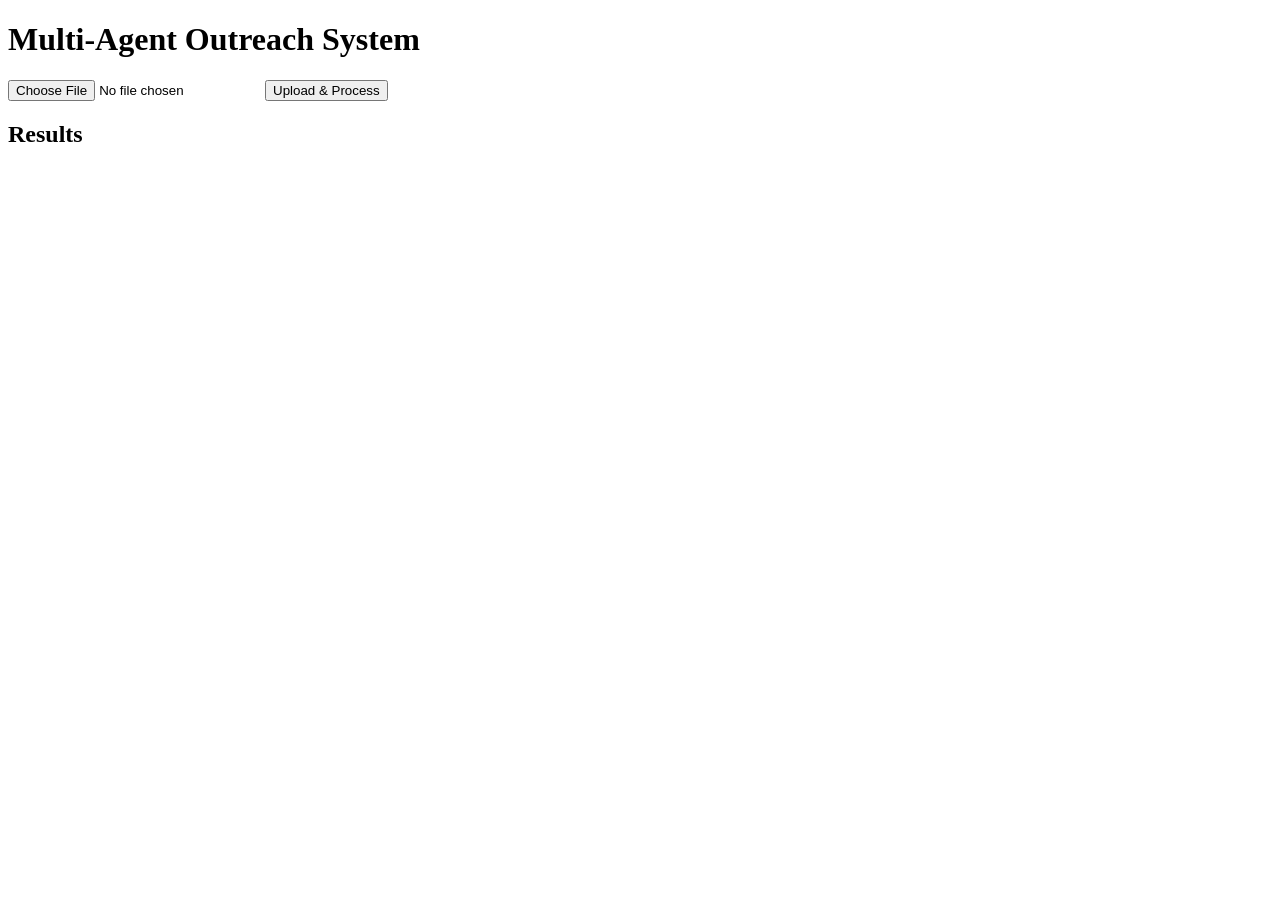
==== frontend/index.html @ 4004dbbf "add basic frontend by html" ====
<!DOCTYPE html>
<html lang="en">
<head>
    <meta charset="UTF-8">
    <title>AI Outreach System</title>
    <link rel="stylesheet" href="styles.css">
</head>
<body>

    <div class="container">
        <h1>Multi-Agent Outreach System</h1>

        <input type="file" id="fileInput" accept=".xlsx,.xls" />
        <button onclick="uploadFile()">Upload & Process</button>

        <div id="status"></div>

        <h2>Results</h2>
        <pre id="output"></pre>
    </div>

    <script src="script.js"></script>
</body>
</html>
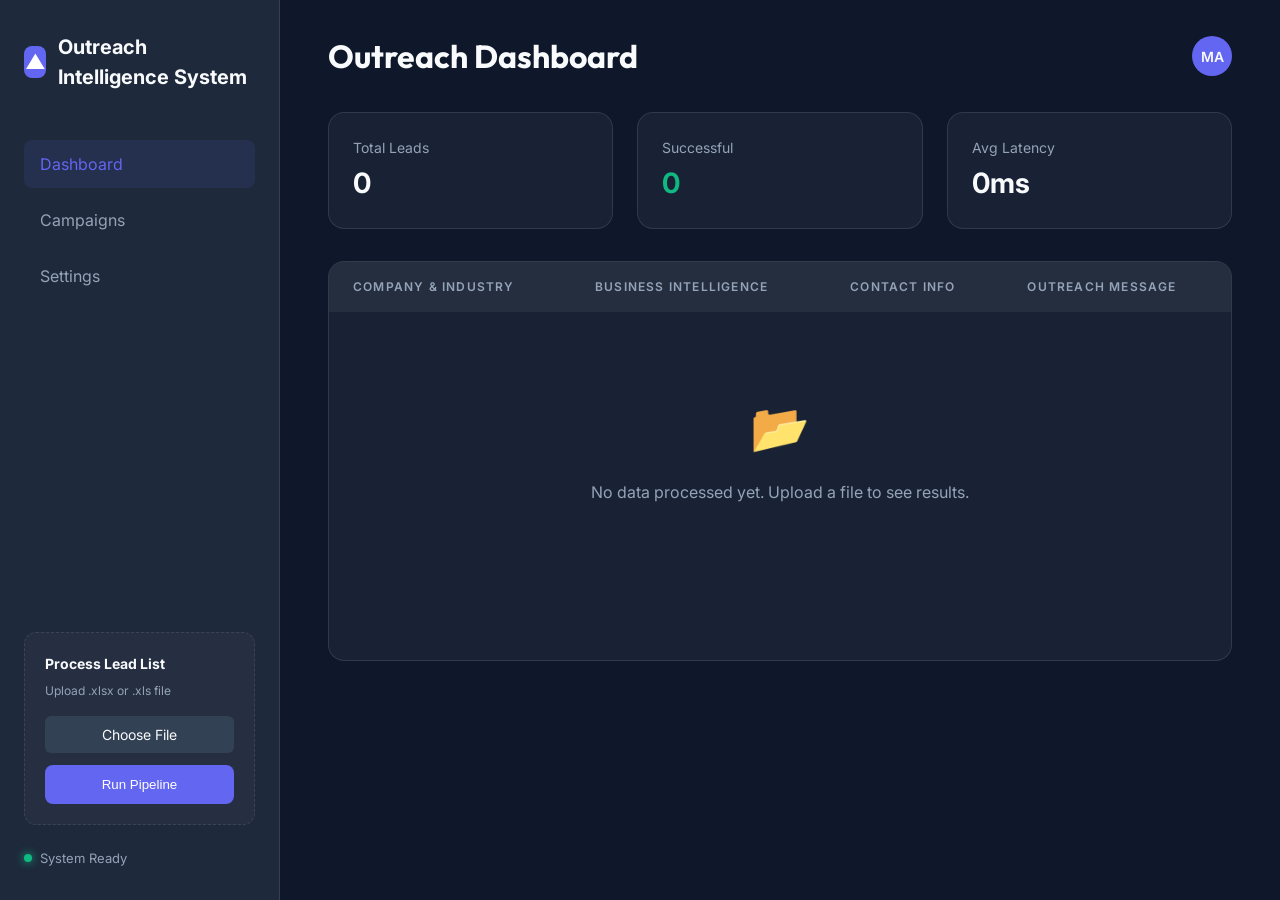
==== commit 11b27745: "update the frontend with better UI design" ====
--- a/frontend/index.html
+++ b/frontend/index.html
@@ -2,21 +2,89 @@
 <html lang="en">
 <head>
     <meta charset="UTF-8">
-    <title>AI Outreach System</title>
-    <link rel="stylesheet" href="styles.css">
+    <meta name="viewport" content="width=device-width, initial-scale=1.0">
+    <title>Outreach Intelligence | Dashboard</title>
+    <link rel="preconnect" href="https://fonts.googleapis.com">
+    <link rel="preconnect" href="https://fonts.gstatic.com" crossorigin>
+    <link href="https://fonts.googleapis.com/css2?family=Inter:wght@300;400;500;600;700&family=Outfit:wght@400;600&display=swap" rel="stylesheet">
+    <link rel="stylesheet" href="style.css">
 </head>
 <body>
+    <div class="app-container">
+        <!-- Sidebar -->
+        <aside class="sidebar">
+            <div class="logo">
+                <div class="logo-icon">▲</div>
+                <span>Outreach Intelligence System</span>
+            </div>
+            <nav class="nav">
+                <a href="#" class="nav-item active">Dashboard</a>
+                <a href="#" class="nav-item">Campaigns</a>
+                <a href="#" class="nav-item">Settings</a>
+            </nav>
+            <div class="upload-section">
+                <h3>Process Lead List</h3>
+                <p>Upload .xlsx or .xls file</p>
+                <label class="file-label">
+                    <input type="file" id="fileInput" accept=".xlsx,.xls" />
+                    <span>Choose File</span>
+                </label>
+                <button id="uploadBtn" onclick="uploadFile()">Run Pipeline</button>
+            </div>
+            <div id="statusIndicator" class="status-indicator">
+                <div class="status-dot"></div>
+                <span id="statusText">System Ready</span>
+            </div>
+        </aside>
 
-    <div class="container">
-        <h1>Multi-Agent Outreach System</h1>
+        <!-- Main Content -->
+        <main class="main-content">
+            <header class="top-bar">
+                <h1>Outreach Dashboard</h1>
+                <div class="user-profile">
+                    <div class="avatar">MA</div>
+                </div>
+            </header>
 
-        <input type="file" id="fileInput" accept=".xlsx,.xls" />
-        <button onclick="uploadFile()">Upload & Process</button>
+            <section class="stats-grid">
+                <div class="stat-card">
+                    <span class="stat-label">Total Leads</span>
+                    <span id="statTotal" class="stat-value">0</span>
+                </div>
+                <div class="stat-card">
+                    <span class="stat-label">Successful</span>
+                    <span id="statSuccess" class="stat-value text-success">0</span>
+                </div>
+                <div class="stat-card">
+                    <span class="stat-label">Avg Latency</span>
+                    <span id="statLatency" class="stat-value">0ms</span>
+                </div>
+            </section>
 
-        <div id="status"></div>
-
-        <h2>Results</h2>
-        <pre id="output"></pre>
+            <section class="results-table-container">
+                <table id="resultsTable">
+                    <thead>
+                        <tr>
+                            <th>Company & Industry</th>
+                            <th>Business Intelligence</th>
+                            <th>Contact Info</th>
+                            <th>Outreach Message</th>
+                        </tr>
+                    </thead>
+                    <tbody id="resultsBody">
+                        <!-- Dynamic rows here -->
+                    </tbody>
+                </table>
+                <div id="emptyState" class="empty-state">
+                    <div class="empty-icon">📂</div>
+                    <p>No data processed yet. Upload a file to see results.</p>
+                </div>
+                <div id="loader" class="loader hidden">
+                    <div class="spinner"></div>
+                    <p>Analyzing leads...</p>
+                </div>
+            </section>
+        </main>
     </div>
 
     <script src="script.js"></script>
--- a/frontend/style.css
+++ b/frontend/style.css
@@ -0,0 +1,380 @@
+:root {
+    --bg-main: #0f172a;
+    --bg-card: rgba(30, 41, 59, 0.7);
+    --accent: #6366f1;
+    --accent-hover: #4f46e5;
+    --text-main: #f8fafc;
+    --text-muted: #94a3b8;
+    --success: #10b981;
+    --warning: #f59e0b;
+    --error: #ef4444;
+    --border: rgba(255, 255, 255, 0.1);
+}
+
+* {
+    box-sizing: border-box;
+    margin: 0;
+    padding: 0;
+}
+
+body {
+    font-family: 'Inter', sans-serif;
+    background-color: var(--bg-main);
+    color: var(--text-main);
+    line-height: 1.5;
+    overflow-x: hidden;
+}
+
+h1, .outfit {
+    font-family: 'Outfit', sans-serif;
+}
+
+/* Layout */
+.app-container {
+    display: flex;
+    min-height: 100vh;
+}
+
+.sidebar {
+    width: 280px;
+    background: #1e293b;
+    border-right: 1px solid var(--border);
+    padding: 32px 24px;
+    display: flex;
+    flex-direction: column;
+    position: fixed;
+    height: 100vh;
+}
+
+.main-content {
+    flex: 1;
+    margin-left: 280px;
+    padding: 32px 48px;
+    max-width: calc(100vw - 280px);
+}
+
+/* Sidebar Elements */
+.logo {
+    display: flex;
+    align-items: center;
+    gap: 12px;
+    font-weight: 700;
+    font-size: 20px;
+    margin-bottom: 48px;
+}
+
+.logo-icon {
+    background: var(--accent);
+    color: white;
+    width: 32px;
+    height: 32px;
+    display: flex;
+    align-items: center;
+    justify-content: center;
+    border-radius: 8px;
+}
+
+.nav {
+    display: flex;
+    flex-direction: column;
+    gap: 8px;
+    margin-bottom: auto;
+}
+
+.nav-item {
+    padding: 12px 16px;
+    border-radius: 8px;
+    text-decoration: none;
+    color: var(--text-muted);
+    transition: all 0.2s;
+}
+
+.nav-item.active, .nav-item:hover {
+    background: rgba(99, 102, 241, 0.1);
+    color: var(--accent);
+}
+
+.upload-section {
+    background: rgba(255, 255, 255, 0.03);
+    border-radius: 12px;
+    padding: 20px;
+    margin-top: 32px;
+    border: 1px dashed var(--border);
+}
+
+.upload-section h3 {
+    font-size: 14px;
+    margin-bottom: 8px;
+}
+
+.upload-section p {
+    font-size: 12px;
+    color: var(--text-muted);
+    margin-bottom: 16px;
+}
+
+.file-label {
+    display: block;
+    background: #334155;
+    padding: 8px;
+    border-radius: 6px;
+    text-align: center;
+    cursor: pointer;
+    font-size: 14px;
+    margin-bottom: 12px;
+}
+
+.file-label input {
+    display: none;
+}
+
+#uploadBtn {
+    width: 100%;
+    padding: 12px;
+    background: var(--accent);
+    color: white;
+    border: none;
+    border-radius: 8px;
+    font-weight: 500;
+    cursor: pointer;
+    transition: background 0.2s;
+}
+
+#uploadBtn:hover {
+    background: var(--accent-hover);
+}
+
+.status-indicator {
+    margin-top: 24px;
+    display: flex;
+    align-items: center;
+    gap: 8px;
+    font-size: 13px;
+    color: var(--text-muted);
+}
+
+.status-dot {
+    width: 8px;
+    height: 8px;
+    background: var(--success);
+    border-radius: 50%;
+    box-shadow: 0 0 10px var(--success);
+}
+
+.status-indicator.loading .status-dot {
+    background: var(--warning);
+    box-shadow: 0 0 10px var(--warning);
+    animation: pulse 1.5s infinite;
+}
+
+/* Main Top Bar */
+.top-bar {
+    display: flex;
+    justify-content: space-between;
+    align-items: center;
+    margin-bottom: 32px;
+}
+
+.avatar {
+    width: 40px;
+    height: 40px;
+    background: var(--accent);
+    border-radius: 50%;
+    display: flex;
+    align-items: center;
+    justify-content: center;
+    font-weight: 600;
+    font-size: 14px;
+}
+
+/* Stats */
+.stats-grid {
+    display: grid;
+    grid-template-columns: repeat(3, 1fr);
+    gap: 24px;
+    margin-bottom: 32px;
+}
+
+.stat-card {
+    background: var(--bg-card);
+    backdrop-filter: blur(12px);
+    border: 1px solid var(--border);
+    padding: 24px;
+    border-radius: 16px;
+    display: flex;
+    flex-direction: column;
+}
+
+.stat-label {
+    color: var(--text-muted);
+    font-size: 14px;
+    margin-bottom: 4px;
+}
+
+.stat-value {
+    font-size: 28px;
+    font-weight: 700;
+}
+
+.text-success { color: var(--success); }
+
+/* Table Section */
+.results-table-container {
+    background: var(--bg-card);
+    backdrop-filter: blur(12px);
+    border: 1px solid var(--border);
+    border-radius: 16px;
+    overflow: hidden;
+    position: relative;
+    min-height: 400px;
+}
+
+table {
+    width: 100%;
+    border-collapse: collapse;
+    text-align: left;
+}
+
+th {
+    padding: 16px 24px;
+    background: rgba(255, 255, 255, 0.05);
+    color: var(--text-muted);
+    font-size: 12px;
+    text-transform: uppercase;
+    letter-spacing: 0.1em;
+    font-weight: 600;
+}
+
+td {
+    padding: 20px 24px;
+    border-top: 1px solid var(--border);
+    vertical-align: top;
+}
+
+/* Row Components */
+.company-cell {
+    max-width: 250px;
+}
+
+.company-name {
+    display: block;
+    font-weight: 600;
+    font-size: 15px;
+    margin-bottom: 4px;
+}
+
+.industry-tag {
+    font-size: 12px;
+    color: var(--accent);
+    background: rgba(99, 102, 241, 0.1);
+    padding: 2px 8px;
+    border-radius: 4px;
+}
+
+.intel-cell {
+    max-width: 400px;
+}
+
+.intel-desc {
+    font-size: 14px;
+    color: var(--text-muted);
+    margin-bottom: 12px;
+    display: -webkit-box;
+    -webkit-line-clamp: 2;
+    line-clamp: 2;
+    -webkit-box-orient: vertical;
+    overflow: hidden;
+}
+
+.intel-badges {
+    display: flex;
+    flex-wrap: wrap;
+    gap: 8px;
+}
+
+.badge {
+    font-size: 11px;
+    padding: 4px 8px;
+    border-radius: 6px;
+    background: #334155;
+}
+
+.contact-cell {
+    min-width: 200px;
+}
+
+.contact-item {
+    display: flex;
+    align-items: center;
+    gap: 10px;
+    margin-bottom: 8px;
+    font-size: 13px;
+}
+
+.contact-icon {
+    color: var(--accent);
+}
+
+.source-link {
+    font-size: 11px;
+    color: var(--accent);
+    text-decoration: none;
+    opacity: 0.7;
+}
+
+.source-link:hover { opacity: 1; }
+
+.outreach-cell {
+    max-width: 350px;
+}
+
+.message-box {
+    background: #0f172a;
+    padding: 12px;
+    border-radius: 8px;
+    font-size: 13px;
+    color: #cbd5e1;
+    position: relative;
+}
+
+.copy-btn {
+    position: absolute;
+    top: 8px;
+    right: 8px;
+    background: transparent;
+    border: none;
+    color: var(--text-muted);
+    cursor: pointer;
+    font-size: 12px;
+}
+
+.copy-btn:hover { color: var(--accent); }
+
+/* Animation / States */
+.hidden { display: none; }
+
+.empty-state {
+    padding: 80px;
+    text-align: center;
+    color: var(--text-muted);
+}
+
+.empty-icon { font-size: 48px; margin-bottom: 16px; }
+
+.loader {
+    padding: 80px;
+    text-align: center;
+}
+
+.spinner {
+    width: 40px;
+    height: 40px;
+    border: 3px solid rgba(99, 102, 241, 0.1);
+    border-top-color: var(--accent);
+    border-radius: 50%;
+    margin: 0 auto 16px;
+    animation: spin 1s linear infinite;
+}
+
+@keyframes spin { to { transform: rotate(360deg); } }
+@keyframes pulse { 0% { opacity: 1; } 50% { opacity: 0.5; } 100% { opacity: 1; } }
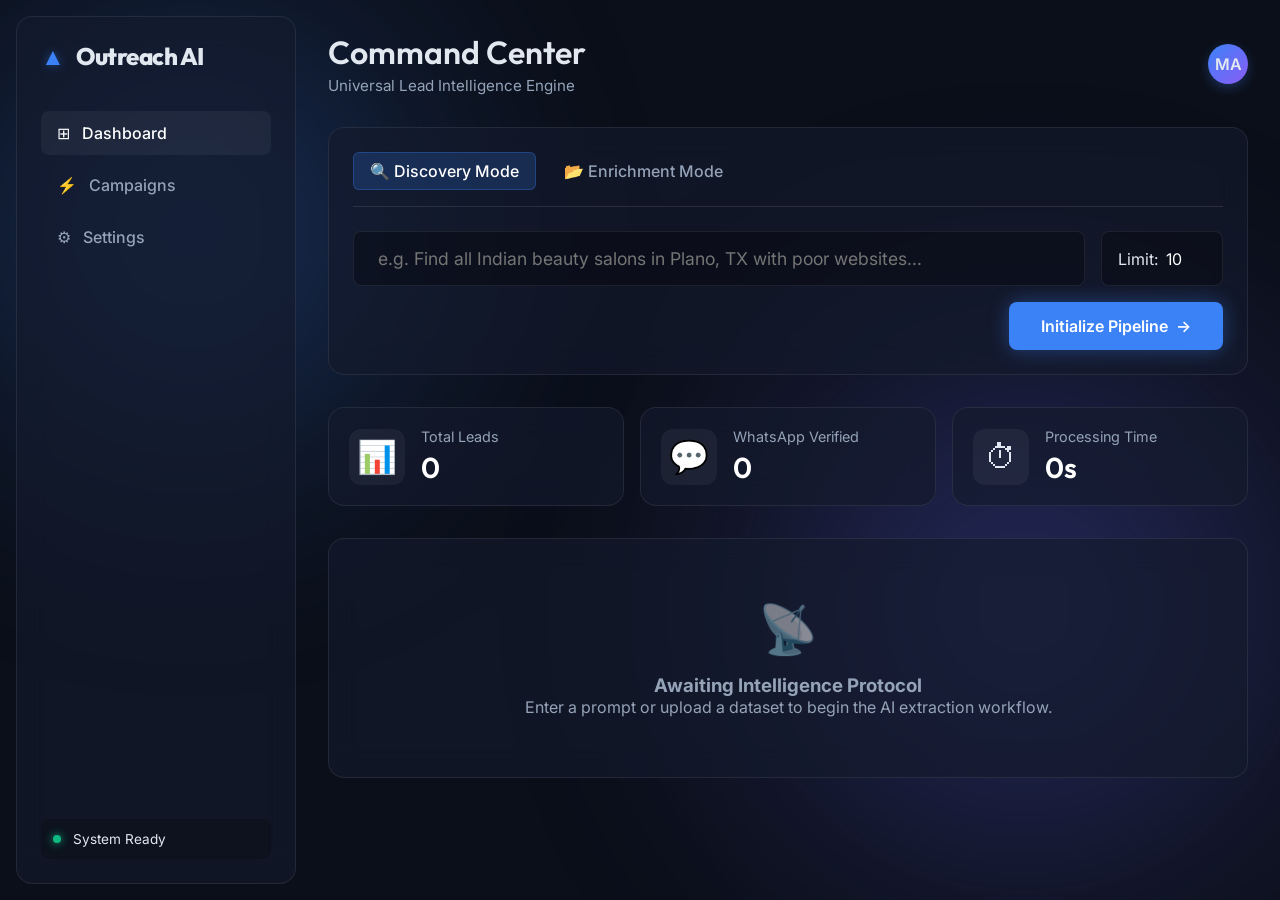
==== commit 759b5c86: "updated the repo for the final stage" ====
--- a/frontend/index.html
+++ b/frontend/index.html
@@ -3,90 +3,138 @@
 <head>
     <meta charset="UTF-8">
     <meta name="viewport" content="width=device-width, initial-scale=1.0">
-    <title>Outreach Intelligence | Dashboard</title>
+    <title>Outreach Intelligence | Operations Command</title>
     <link rel="preconnect" href="https://fonts.googleapis.com">
     <link rel="preconnect" href="https://fonts.gstatic.com" crossorigin>
-    <link href="https://fonts.googleapis.com/css2?family=Inter:wght@300;400;500;600;700&family=Outfit:wght@400;600&display=swap" rel="stylesheet">
+    <link href="https://fonts.googleapis.com/css2?family=Inter:wght@300;400;500;600;700&family=Outfit:wght@400;600;800&display=swap" rel="stylesheet">
     <link rel="stylesheet" href="style.css">
 </head>
 <body>
+    <!-- Background Elements -->
+    <div class="bg-glow blob-1"></div>
+    <div class="bg-glow blob-2"></div>
+    
     <div class="app-container">
         <!-- Sidebar -->
-        <aside class="sidebar">
+        <aside class="sidebar glass-panel">
             <div class="logo">
                 <div class="logo-icon">▲</div>
-                <span>Outreach Intelligence System</span>
+                <span>Outreach AI</span>
             </div>
             <nav class="nav">
-                <a href="#" class="nav-item active">Dashboard</a>
-                <a href="#" class="nav-item">Campaigns</a>
-                <a href="#" class="nav-item">Settings</a>
+                <a href="#" class="nav-item active"><span class="icon">⊞</span> Dashboard</a>
+                <a href="#" class="nav-item"><span class="icon">⚡</span> Campaigns</a>
+                <a href="#" class="nav-item"><span class="icon">⚙</span> Settings</a>
             </nav>
-            <div class="upload-section">
-                <h3>Process Lead List</h3>
-                <p>Upload .xlsx or .xls file</p>
-                <label class="file-label">
-                    <input type="file" id="fileInput" accept=".xlsx,.xls" />
-                    <span>Choose File</span>
-                </label>
-                <button id="uploadBtn" onclick="uploadFile()">Run Pipeline</button>
-            </div>
-            <div id="statusIndicator" class="status-indicator">
-                <div class="status-dot"></div>
-                <span id="statusText">System Ready</span>
+            <div class="sidebar-bottom">
+                <div id="statusIndicator" class="status-indicator">
+                    <div class="status-pulse"></div>
+                    <span id="statusText">System Ready</span>
+                </div>
             </div>
         </aside>
 
         <!-- Main Content -->
         <main class="main-content">
             <header class="top-bar">
-                <h1>Outreach Dashboard</h1>
+                <div class="top-bar-left">
+                    <h1>Command Center</h1>
+                    <p class="subtitle">Universal Lead Intelligence Engine</p>
+                </div>
                 <div class="user-profile">
                     <div class="avatar">MA</div>
                 </div>
             </header>
 
-            <section class="stats-grid">
-                <div class="stat-card">
-                    <span class="stat-label">Total Leads</span>
-                    <span id="statTotal" class="stat-value">0</span>
+            <!-- Unified Command Interface -->
+            <section class="command-section glass-panel">
+                <div class="command-tabs">
+                    <button class="cmd-tab active" data-mode="mining" onclick="switchMode('mining')">🔍 Discovery Mode</button>
+                    <button class="cmd-tab" data-mode="enriching" onclick="switchMode('enriching')">📂 Enrichment Mode</button>
                 </div>
-                <div class="stat-card">
-                    <span class="stat-label">Successful</span>
-                    <span id="statSuccess" class="stat-value text-success">0</span>
-                </div>
-                <div class="stat-card">
-                    <span class="stat-label">Avg Latency</span>
-                    <span id="statLatency" class="stat-value">0ms</span>
+                
+                <div class="command-interface">
+                    <div id="miningInput" class="input-group">
+                        <input type="text" id="promptText" placeholder="e.g. Find all Indian beauty salons in Plano, TX with poor websites..." autocomplete="off">
+                        <div class="limit-selector">
+                            <label for="limitMiner">Limit:</label>
+                            <input type="number" id="limitMiner" value="10" min="1" max="50">
+                        </div>
+                    </div>
+                    
+                    <div id="enrichingInput" class="input-group hidden">
+                        <div class="drop-zone" id="dropZone" onclick="document.getElementById('fileInput').click()">
+                            <span class="drop-icon">📥</span>
+                            <p>Drag & drop or <span>Click to Upload</span></p>
+                            <input type="file" id="fileInput" accept=".xlsx,.xls,.csv" class="hidden-file-input" onchange="handleFileSelect(this)">
+                            <p class="file-name" id="fileNameDisplay"></p>
+                        </div>
+                        <div class="limit-selector">
+                            <label for="limitEnricher">Limit:</label>
+                            <input type="number" id="limitEnricher" value="10" min="1" max="500">
+                        </div>
+                    </div>
+                    
+                    <div class="action-row">
+                        <button id="runCampaignBtn" class="primary-btn pulse-glow" onclick="runCampaign()">Initialize Pipeline <span class="arrow">→</span></button>
+                    </div>
                 </div>
             </section>
 
-            <section class="results-table-container">
-                <table id="resultsTable">
-                    <thead>
-                        <tr>
-                            <th>Company & Industry</th>
-                            <th>Business Intelligence</th>
-                            <th>Contact Info</th>
-                            <th>Outreach Message</th>
-                        </tr>
-                    </thead>
-                    <tbody id="resultsBody">
-                        <!-- Dynamic rows here -->
-                    </tbody>
-                </table>
-                <div id="emptyState" class="empty-state">
-                    <div class="empty-icon">📂</div>
-                    <p>No data processed yet. Upload a file to see results.</p>
+            <!-- Results Section -->
+            <section class="results-dashboard">
+                <div class="stats-grid">
+                    <div class="stat-card glass-panel flex-row">
+                        <div class="stat-icon">📊</div>
+                        <div class="stat-info">
+                            <span class="stat-label">Total Leads</span>
+                            <span id="statTotal" class="stat-value">0</span>
+                        </div>
+                    </div>
+                    <div class="stat-card glass-panel flex-row">
+                        <div class="stat-icon whatsapp-icon">💬</div>
+                        <div class="stat-info">
+                            <span class="stat-label">WhatsApp Verified</span>
+                            <span id="statSuccess" class="stat-value">0</span>
+                        </div>
+                    </div>
+                    <div class="stat-card glass-panel flex-row">
+                        <div class="stat-icon">⏱</div>
+                        <div class="stat-info">
+                            <span class="stat-label">Processing Time</span>
+                            <span id="statLatency" class="stat-value">0s</span>
+                        </div>
+                    </div>
                 </div>
-                <div id="loader" class="loader hidden">
-                    <div class="spinner"></div>
-                    <p>Analyzing leads...</p>
+
+                <div id="loader" class="loader-container hidden">
+                    <div class="cyber-spinner"></div>
+                    <h3 id="loaderText">Mining Leads...</h3>
+                    <p>Executing Layer 1 Discovery</p>
+                </div>
+
+                <div id="emptyState" class="empty-state glass-panel">
+                    <div class="empty-icon">📡</div>
+                    <h3>Awaiting Intelligence Protocol</h3>
+                    <p>Enter a prompt or upload a dataset to begin the AI extraction workflow.</p>
+                </div>
+
+                <div id="resultsGrid" class="results-grid hidden">
+                    <!-- Cards will be injected here -->
                 </div>
             </section>
         </main>
     </div>
 
+    <!-- Details Modal -->
+    <div id="detailsModal" class="modal hidden">
+        <div class="modal-backdrop" onclick="closeModal()"></div>
+        <div class="modal-content glass-panel">
+            <button class="close-btn" onclick="closeModal()">×</button>
+            <div id="modalBody"></div>
+        </div>
+    </div>
+
     <script src="script.js"></script>
 </body>
 </html>
--- a/frontend/style.css
+++ b/frontend/style.css
@@ -1,32 +1,65 @@
+/* frontend/style.css - Premium Glassmorphism UI */
+
 :root {
-    --bg-main: #0f172a;
-    --bg-card: rgba(30, 41, 59, 0.7);
-    --accent: #6366f1;
-    --accent-hover: #4f46e5;
-    --text-main: #f8fafc;
-    --text-muted: #94a3b8;
-    --success: #10b981;
-    --warning: #f59e0b;
-    --error: #ef4444;
-    --border: rgba(255, 255, 255, 0.1);
+    --bg-base: #0B0F19;
+    --glass-bg: rgba(20, 27, 45, 0.65);
+    --glass-border: rgba(255, 255, 255, 0.08);
+    --text-main: #E2E8F0;
+    --text-muted: #94A3B8;
+    --accent-primary: #3B82F6;
+    --accent-glow: rgba(59, 130, 246, 0.5);
+    
+    /* Status Colors */
+    --status-static: #EAB308; /* Yellow */
+    --status-dead: #EF4444;   /* Red */
+    --status-auto: #3B82F6;   /* Blue */
+    --status-whatsapp: #25D366; /* Green */
 }
 
 * {
-    box-sizing: border-box;
     margin: 0;
     padding: 0;
+    box-sizing: border-box;
 }
 
 body {
     font-family: 'Inter', sans-serif;
-    background-color: var(--bg-main);
+    background-color: var(--bg-base);
     color: var(--text-main);
-    line-height: 1.5;
     overflow-x: hidden;
-}
-
-h1, .outfit {
-    font-family: 'Outfit', sans-serif;
+    min-height: 100vh;
+}
+
+/* Background Glows */
+.bg-glow {
+    position: fixed;
+    border-radius: 50%;
+    filter: blur(120px);
+    z-index: -1;
+    opacity: 0.4;
+    pointer-events: none;
+}
+.blob-1 {
+    top: -10%;
+    left: -10%;
+    width: 50vw;
+    height: 50vw;
+    background: radial-gradient(circle, #3B82F6 0%, transparent 70%);
+}
+.blob-2 {
+    bottom: -10%;
+    right: -10%;
+    width: 60vw;
+    height: 60vw;
+    background: radial-gradient(circle, #6366F1 0%, transparent 70%);
+}
+
+.glass-panel {
+    background: var(--glass-bg);
+    backdrop-filter: blur(16px);
+    -webkit-backdrop-filter: blur(16px);
+    border: 1px solid var(--glass-border);
+    border-radius: 16px;
 }
 
 /* Layout */
@@ -35,346 +68,498 @@
     min-height: 100vh;
 }
 
+/* Sidebar */
 .sidebar {
     width: 280px;
-    background: #1e293b;
-    border-right: 1px solid var(--border);
-    padding: 32px 24px;
-    display: flex;
-    flex-direction: column;
-    position: fixed;
-    height: 100vh;
-}
-
+    margin: 16px;
+    padding: 24px;
+    display: flex;
+    flex-direction: column;
+}
+.logo {
+    display: flex;
+    align-items: center;
+    gap: 12px;
+    font-family: 'Outfit', sans-serif;
+    font-weight: 800;
+    font-size: 1.5rem;
+    margin-bottom: 40px;
+    letter-spacing: -0.5px;
+}
+.logo-icon {
+    color: var(--accent-primary);
+    text-shadow: 0 0 10px var(--accent-glow);
+}
+.nav {
+    display: flex;
+    flex-direction: column;
+    gap: 8px;
+    flex: 1;
+}
+.nav-item {
+    padding: 12px 16px;
+    color: var(--text-muted);
+    text-decoration: none;
+    border-radius: 8px;
+    transition: all 0.2s;
+    display: flex;
+    align-items: center;
+    gap: 12px;
+    font-weight: 500;
+}
+.nav-item.active, .nav-item:hover {
+    background: rgba(255,255,255,0.05);
+    color: #fff;
+}
+.sidebar-bottom {
+    margin-top: auto;
+}
+
+/* Status Indicator */
+.status-indicator {
+    display: flex;
+    align-items: center;
+    gap: 12px;
+    padding: 12px;
+    border-radius: 8px;
+    background: rgba(0,0,0,0.2);
+    font-size: 0.85rem;
+}
+.status-pulse {
+    width: 8px;
+    height: 8px;
+    border-radius: 50%;
+    background: #10B981;
+    box-shadow: 0 0 8px #10B981;
+}
+.status-indicator.loading .status-pulse {
+    background: var(--accent-primary);
+    box-shadow: 0 0 8px var(--accent-glow);
+    animation: pulse 1s infinite alternate;
+}
+
+@keyframes pulse {
+    from { opacity: 0.5; transform: scale(0.9); }
+    to { opacity: 1; transform: scale(1.2); }
+}
+
+/* Main Content */
 .main-content {
     flex: 1;
-    margin-left: 280px;
-    padding: 32px 48px;
-    max-width: calc(100vw - 280px);
-}
-
-/* Sidebar Elements */
-.logo {
-    display: flex;
-    align-items: center;
-    gap: 12px;
-    font-weight: 700;
-    font-size: 20px;
-    margin-bottom: 48px;
-}
-
-.logo-icon {
-    background: var(--accent);
-    color: white;
-    width: 32px;
-    height: 32px;
-    display: flex;
-    align-items: center;
-    justify-content: center;
-    border-radius: 8px;
-}
-
-.nav {
-    display: flex;
-    flex-direction: column;
-    gap: 8px;
-    margin-bottom: auto;
-}
-
-.nav-item {
-    padding: 12px 16px;
-    border-radius: 8px;
-    text-decoration: none;
-    color: var(--text-muted);
-    transition: all 0.2s;
-}
-
-.nav-item.active, .nav-item:hover {
-    background: rgba(99, 102, 241, 0.1);
-    color: var(--accent);
-}
-
-.upload-section {
-    background: rgba(255, 255, 255, 0.03);
-    border-radius: 12px;
-    padding: 20px;
-    margin-top: 32px;
-    border: 1px dashed var(--border);
-}
-
-.upload-section h3 {
-    font-size: 14px;
-    margin-bottom: 8px;
-}
-
-.upload-section p {
-    font-size: 12px;
-    color: var(--text-muted);
-    margin-bottom: 16px;
-}
-
-.file-label {
-    display: block;
-    background: #334155;
-    padding: 8px;
-    border-radius: 6px;
-    text-align: center;
-    cursor: pointer;
-    font-size: 14px;
-    margin-bottom: 12px;
-}
-
-.file-label input {
-    display: none;
-}
-
-#uploadBtn {
-    width: 100%;
-    padding: 12px;
-    background: var(--accent);
-    color: white;
-    border: none;
-    border-radius: 8px;
-    font-weight: 500;
-    cursor: pointer;
-    transition: background 0.2s;
-}
-
-#uploadBtn:hover {
-    background: var(--accent-hover);
-}
-
-.status-indicator {
-    margin-top: 24px;
-    display: flex;
-    align-items: center;
-    gap: 8px;
-    font-size: 13px;
-    color: var(--text-muted);
-}
-
-.status-dot {
-    width: 8px;
-    height: 8px;
-    background: var(--success);
-    border-radius: 50%;
-    box-shadow: 0 0 10px var(--success);
-}
-
-.status-indicator.loading .status-dot {
-    background: var(--warning);
-    box-shadow: 0 0 10px var(--warning);
-    animation: pulse 1.5s infinite;
-}
-
-/* Main Top Bar */
+    padding: 16px 32px 32px 16px;
+    display: flex;
+    flex-direction: column;
+    height: 100vh;
+    overflow-y: auto;
+}
+
 .top-bar {
     display: flex;
     justify-content: space-between;
     align-items: center;
     margin-bottom: 32px;
-}
-
+    padding-top: 16px;
+}
+.top-bar-left h1 {
+    font-family: 'Outfit', sans-serif;
+    font-size: 2rem;
+    font-weight: 600;
+    margin-bottom: 4px;
+}
+.subtitle {
+    color: var(--text-muted);
+    font-size: 0.95rem;
+}
 .avatar {
     width: 40px;
     height: 40px;
-    background: var(--accent);
     border-radius: 50%;
+    background: linear-gradient(135deg, #3B82F6, #8B5CF6);
     display: flex;
     align-items: center;
     justify-content: center;
     font-weight: 600;
-    font-size: 14px;
+    box-shadow: 0 4px 12px rgba(59, 130, 246, 0.3);
+}
+
+/* Command Interface */
+.command-section {
+    padding: 24px;
+    margin-bottom: 32px;
+}
+.command-tabs {
+    display: flex;
+    gap: 12px;
+    margin-bottom: 24px;
+    border-bottom: 1px solid rgba(255,255,255,0.1);
+    padding-bottom: 16px;
+}
+.cmd-tab {
+    background: none;
+    border: none;
+    color: var(--text-muted);
+    font-family: 'Inter', sans-serif;
+    font-size: 1rem;
+    font-weight: 500;
+    cursor: pointer;
+    padding: 8px 16px;
+    border-radius: 6px;
+    transition: all 0.2s;
+}
+.cmd-tab:hover {
+    color: #fff;
+    background: rgba(255,255,255,0.05);
+}
+.cmd-tab.active {
+    color: #fff;
+    background: rgba(59, 130, 246, 0.2);
+    border: 1px solid rgba(59, 130, 246, 0.3);
+}
+
+.command-interface {
+    display: flex;
+    flex-direction: column;
+    gap: 16px;
+}
+
+.input-group {
+    display: flex;
+    gap: 16px;
+}
+
+.limit-selector {
+    display: flex;
+    align-items: center;
+    gap: 8px;
+    background: rgba(0,0,0,0.3);
+    padding: 0 16px;
+    border-radius: 8px;
+    border: 1px solid var(--glass-border);
+}
+.limit-selector input {
+    background: none;
+    border: none;
+    color: #fff;
+    width: 40px;
+    font-family: 'Inter';
+    font-size: 1rem;
+    outline: none;
+}
+
+#promptText {
+    flex: 1;
+    background: rgba(0, 0, 0, 0.3);
+    border: 1px solid var(--glass-border);
+    padding: 16px 24px;
+    border-radius: 8px;
+    color: #fff;
+    font-size: 1.1rem;
+    font-family: 'Inter', sans-serif;
+    outline: none;
+    transition: border-color 0.2s;
+}
+#promptText:focus {
+    border-color: var(--accent-primary);
+    box-shadow: 0 0 0 3px rgba(59, 130, 246, 0.1);
+}
+
+.drop-zone {
+    flex: 1;
+    border: 2px dashed rgba(255,255,255,0.2);
+    border-radius: 8px;
+    padding: 24px;
+    text-align: center;
+    cursor: pointer;
+    transition: all 0.2s;
+    background: rgba(0,0,0,0.1);
+}
+.drop-zone:hover, .drop-zone.dragover {
+    border-color: var(--accent-primary);
+    background: rgba(59, 130, 246, 0.05);
+}
+.drop-icon {
+    font-size: 2rem;
+    margin-bottom: 8px;
+    display: block;
+}
+.drop-zone p { color: var(--text-muted); }
+.drop-zone span { color: var(--accent-primary); font-weight: 500;}
+.file-name { margin-top: 8px; font-weight: 600; color: #fff;}
+.hidden-file-input { display: none; }
+.hidden { display: none !important; }
+
+.action-row {
+    display: flex;
+    justify-content: flex-end;
+}
+.primary-btn {
+    background: var(--accent-primary);
+    color: #fff;
+    border: none;
+    padding: 14px 32px;
+    border-radius: 8px;
+    font-family: 'Inter', sans-serif;
+    font-weight: 600;
+    font-size: 1rem;
+    cursor: pointer;
+    transition: all 0.2s;
+    display: flex;
+    align-items: center;
+    gap: 8px;
+}
+.primary-btn:hover {
+    background: #2563EB;
+    transform: translateY(-1px);
+}
+.pulse-glow {
+    box-shadow: 0 0 20px rgba(59, 130, 246, 0.4);
 }
 
 /* Stats */
 .stats-grid {
     display: grid;
     grid-template-columns: repeat(3, 1fr);
+    gap: 16px;
+    margin-bottom: 32px;
+}
+.flex-row {
+    padding: 20px;
+    display: flex;
+    align-items: center;
+    gap: 16px;
+}
+.stat-icon {
+    font-size: 2rem;
+    width: 56px;
+    height: 56px;
+    background: rgba(255,255,255,0.05);
+    border-radius: 12px;
+    display: flex;
+    align-items: center;
+    justify-content: center;
+}
+.stat-info {
+    display: flex;
+    flex-direction: column;
+}
+.stat-label {
+    color: var(--text-muted);
+    font-size: 0.9rem;
+    margin-bottom: 4px;
+}
+.stat-value {
+    font-family: 'Outfit', sans-serif;
+    font-size: 1.8rem;
+    font-weight: 600;
+    color: #fff;
+}
+
+/* Lead Cards Grid */
+.results-grid {
+    display: grid;
+    grid-template-columns: repeat(auto-fill, minmax(380px, 1fr));
     gap: 24px;
-    margin-bottom: 32px;
-}
-
-.stat-card {
-    background: var(--bg-card);
-    backdrop-filter: blur(12px);
-    border: 1px solid var(--border);
+    padding-bottom: 40px;
+}
+
+.lead-card {
     padding: 24px;
-    border-radius: 16px;
-    display: flex;
-    flex-direction: column;
-}
-
-.stat-label {
-    color: var(--text-muted);
-    font-size: 14px;
+    display: flex;
+    flex-direction: column;
+    gap: 16px;
+    transition: transform 0.2s, box-shadow 0.2s;
+    cursor: pointer;
+}
+.lead-card:hover {
+    transform: translateY(-4px);
+    box-shadow: 0 12px 24px rgba(0,0,0,0.3);
+    border-color: rgba(255,255,255,0.15);
+}
+
+.card-header {
+    display: flex;
+    justify-content: space-between;
+    align-items: flex-start;
+}
+.company-info h3 {
+    font-family: 'Outfit', sans-serif;
+    font-size: 1.2rem;
     margin-bottom: 4px;
 }
-
-.stat-value {
-    font-size: 28px;
+.address-info {
+    font-size: 0.85rem;
+    color: var(--text-muted);
+}
+
+.score-badge {
+    background: rgba(255,255,255,0.1);
+    padding: 4px 10px;
+    border-radius: 12px;
+    font-family: 'Outfit', sans-serif;
     font-weight: 700;
-}
-
-.text-success { color: var(--success); }
-
-/* Table Section */
-.results-table-container {
-    background: var(--bg-card);
-    backdrop-filter: blur(12px);
-    border: 1px solid var(--border);
-    border-radius: 16px;
-    overflow: hidden;
+    font-size: 0.9rem;
+    border: 1px solid rgba(255,255,255,0.1);
+}
+
+.category-tag {
+    display: inline-block;
+    padding: 4px 8px;
+    border-radius: 4px;
+    font-size: 0.75rem;
+    font-weight: 600;
+    text-transform: uppercase;
+    letter-spacing: 0.5px;
+}
+.tag-static { background: rgba(234, 179, 8, 0.2); color: var(--status-static); border: 1px solid rgba(234, 179, 8, 0.3);}
+.tag-dead { background: rgba(239, 68, 68, 0.2); color: var(--status-dead); border: 1px solid rgba(239, 68, 68, 0.3);}
+.tag-auto { background: rgba(59, 130, 246, 0.2); color: var(--status-auto); border: 1px solid rgba(59, 130, 246, 0.3);}
+
+.card-body {
+    background: rgba(0,0,0,0.2);
+    border-radius: 8px;
+    padding: 16px;
+    font-size: 0.9rem;
+    display: flex;
+    flex-direction: column;
+    gap: 8px;
+}
+.data-row {
+    display: flex;
+    justify-content: space-between;
+    padding-bottom: 8px;
+    border-bottom: 1px solid rgba(255,255,255,0.05);
+}
+.data-row:last-child {
+    border-bottom: none;
+    padding-bottom: 0;
+}
+.data-label { color: var(--text-muted); }
+.data-value { font-weight: 500; text-align: right;}
+
+.wa-detected { color: var(--status-whatsapp); font-weight: 600; }
+.wa-none { color: var(--text-muted); }
+
+/* Loaders and States */
+.empty-state {
+    padding: 60px 20px;
+    text-align: center;
+    color: var(--text-muted);
+}
+.empty-icon {
+    font-size: 3rem;
+    margin-bottom: 16px;
+    opacity: 0.5;
+}
+
+.loader-container {
+    padding: 60px 20px;
+    text-align: center;
+    display: flex;
+    flex-direction: column;
+    align-items: center;
+    justify-content: center;
+}
+.cyber-spinner {
+    width: 50px;
+    height: 50px;
+    border: 3px solid rgba(255,255,255,0.1);
+    border-top-color: var(--accent-primary);
+    border-radius: 50%;
+    animation: spin 1s linear infinite;
+    margin-bottom: 24px;
+}
+@keyframes spin {
+    to { transform: rotate(360deg); }
+}
+
+/* Modal */
+.modal {
+    position: fixed;
+    top: 0; left: 0; width: 100%; height: 100%;
+    z-index: 100;
+    display: flex;
+    align-items: center;
+    justify-content: center;
+}
+.modal-backdrop {
+    position: absolute;
+    top: 0; left: 0; width: 100%; height: 100%;
+    background: rgba(0,0,0,0.8);
+    backdrop-filter: blur(4px);
+}
+.modal-content {
     position: relative;
-    min-height: 400px;
-}
-
-table {
-    width: 100%;
-    border-collapse: collapse;
-    text-align: left;
-}
-
-th {
-    padding: 16px 24px;
-    background: rgba(255, 255, 255, 0.05);
-    color: var(--text-muted);
-    font-size: 12px;
+    width: 90%;
+    max-width: 800px;
+    max-height: 90vh;
+    overflow-y: auto;
+    z-index: 101;
+    padding: 32px;
+}
+.close-btn {
+    position: absolute;
+    top: 16px; right: 24px;
+    background: none; border: none;
+    color: #fff; font-size: 2rem; cursor: pointer;
+    opacity: 0.5; transition: 0.2s;
+}
+.close-btn:hover { opacity: 1; }
+
+.modal-header {
+    margin-bottom: 24px;
+    padding-bottom: 16px;
+    border-bottom: 1px solid var(--glass-border);
+}
+.modal-title {
+    font-family: 'Outfit';
+    font-size: 1.8rem;
+    margin-bottom: 8px;
+}
+.modal-links a {
+    color: var(--accent-primary);
+    text-decoration: none;
+    margin-right: 16px;
+    font-size: 0.9rem;
+}
+.modal-links a:hover { text-decoration: underline; }
+
+.modal-grid {
+    display: grid;
+    grid-template-columns: 1fr 1fr;
+    gap: 24px;
+}
+.info-section h4 {
+    color: var(--text-muted);
+    font-size: 0.85rem;
     text-transform: uppercase;
-    letter-spacing: 0.1em;
-    font-weight: 600;
-}
-
-td {
-    padding: 20px 24px;
-    border-top: 1px solid var(--border);
-    vertical-align: top;
-}
-
-/* Row Components */
-.company-cell {
-    max-width: 250px;
-}
-
-.company-name {
-    display: block;
-    font-weight: 600;
-    font-size: 15px;
-    margin-bottom: 4px;
-}
-
-.industry-tag {
-    font-size: 12px;
-    color: var(--accent);
-    background: rgba(99, 102, 241, 0.1);
-    padding: 2px 8px;
-    border-radius: 4px;
-}
-
-.intel-cell {
-    max-width: 400px;
-}
-
-.intel-desc {
-    font-size: 14px;
-    color: var(--text-muted);
+    letter-spacing: 1px;
     margin-bottom: 12px;
-    display: -webkit-box;
-    -webkit-line-clamp: 2;
-    line-clamp: 2;
-    -webkit-box-orient: vertical;
-    overflow: hidden;
-}
-
-.intel-badges {
-    display: flex;
-    flex-wrap: wrap;
-    gap: 8px;
-}
-
-.badge {
-    font-size: 11px;
-    padding: 4px 8px;
-    border-radius: 6px;
-    background: #334155;
-}
-
-.contact-cell {
-    min-width: 200px;
-}
-
-.contact-item {
-    display: flex;
-    align-items: center;
-    gap: 10px;
-    margin-bottom: 8px;
-    font-size: 13px;
-}
-
-.contact-icon {
-    color: var(--accent);
-}
-
-.source-link {
-    font-size: 11px;
-    color: var(--accent);
-    text-decoration: none;
-    opacity: 0.7;
-}
-
-.source-link:hover { opacity: 1; }
-
-.outreach-cell {
-    max-width: 350px;
-}
-
-.message-box {
-    background: #0f172a;
+}
+
+.review-list {
+    display: flex; flex-direction: column; gap: 12px;
+}
+.review-item {
+    background: rgba(0,0,0,0.3);
     padding: 12px;
     border-radius: 8px;
-    font-size: 13px;
-    color: #cbd5e1;
-    position: relative;
-}
-
-.copy-btn {
-    position: absolute;
-    top: 8px;
-    right: 8px;
-    background: transparent;
-    border: none;
-    color: var(--text-muted);
-    cursor: pointer;
-    font-size: 12px;
-}
-
-.copy-btn:hover { color: var(--accent); }
-
-/* Animation / States */
-.hidden { display: none; }
-
-.empty-state {
-    padding: 80px;
-    text-align: center;
-    color: var(--text-muted);
-}
-
-.empty-icon { font-size: 48px; margin-bottom: 16px; }
-
-.loader {
-    padding: 80px;
-    text-align: center;
-}
-
-.spinner {
-    width: 40px;
-    height: 40px;
-    border: 3px solid rgba(99, 102, 241, 0.1);
-    border-top-color: var(--accent);
-    border-radius: 50%;
-    margin: 0 auto 16px;
-    animation: spin 1s linear infinite;
-}
-
-@keyframes spin { to { transform: rotate(360deg); } }
-@keyframes pulse { 0% { opacity: 1; } 50% { opacity: 0.5; } 100% { opacity: 1; } }+    font-size: 0.85rem;
+    border-left: 2px solid var(--status-static);
+}
+.score-breakdown-code {
+    background: rgba(0,0,0,0.5);
+    padding: 12px;
+    border-radius: 8px;
+    font-family: monospace;
+    font-size: 0.85rem;
+    color: #A7F3D0; /* Light Green */
+    white-space: pre-wrap;
+}
+.outreach-box {
+    background: rgba(0,0,0,0.3);
+    padding: 16px;
+    border-radius: 8px;
+    font-size: 0.95rem;
+    line-height: 1.6;
+    border-top: 3px solid var(--accent-primary);
+}
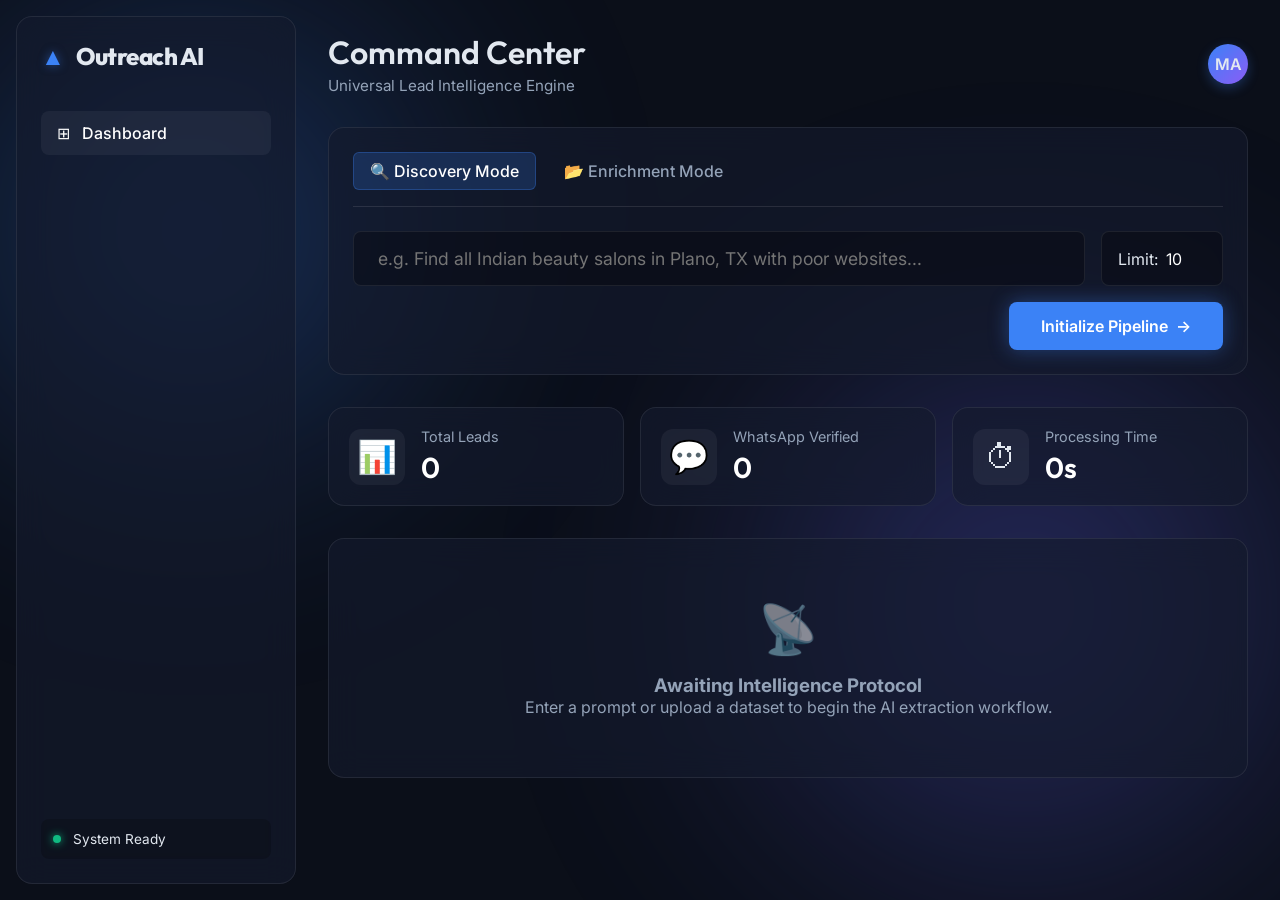
==== commit a7b4f258: "updated the campaign workflow, scrapping mechanism" ====
--- a/frontend/index.html
+++ b/frontend/index.html
@@ -23,8 +23,6 @@
             </div>
             <nav class="nav">
                 <a href="#" class="nav-item active"><span class="icon">⊞</span> Dashboard</a>
-                <a href="#" class="nav-item"><span class="icon">⚡</span> Campaigns</a>
-                <a href="#" class="nav-item"><span class="icon">⚙</span> Settings</a>
             </nav>
             <div class="sidebar-bottom">
                 <div id="statusIndicator" class="status-indicator">
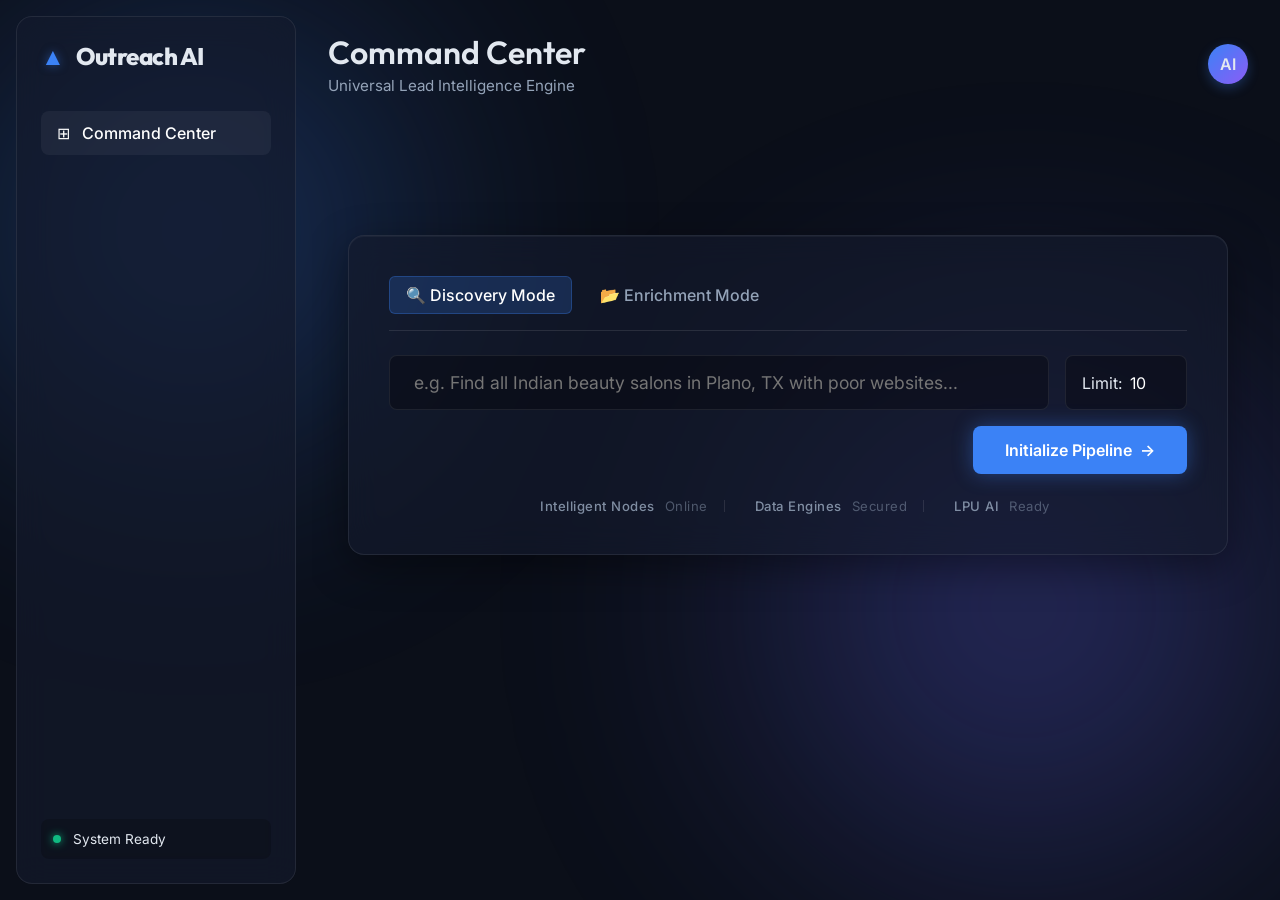
==== commit 068594ff: "feat: complete UI overhaul and pipeline split fixes" ====
--- a/frontend/index.html
+++ b/frontend/index.html
@@ -3,17 +3,17 @@
 <head>
     <meta charset="UTF-8">
     <meta name="viewport" content="width=device-width, initial-scale=1.0">
-    <title>Outreach Intelligence | Operations Command</title>
+    <title>Outreach Intelligence | Command Center</title>
+    <meta name="description" content="AI-powered multi-agent lead research and outreach pipeline. Enter a prompt or upload a file to begin.">
     <link rel="preconnect" href="https://fonts.googleapis.com">
     <link rel="preconnect" href="https://fonts.gstatic.com" crossorigin>
     <link href="https://fonts.googleapis.com/css2?family=Inter:wght@300;400;500;600;700&family=Outfit:wght@400;600;800&display=swap" rel="stylesheet">
     <link rel="stylesheet" href="style.css">
 </head>
 <body>
-    <!-- Background Elements -->
     <div class="bg-glow blob-1"></div>
     <div class="bg-glow blob-2"></div>
-    
+
     <div class="app-container">
         <!-- Sidebar -->
         <aside class="sidebar glass-panel">
@@ -22,7 +22,7 @@
                 <span>Outreach AI</span>
             </div>
             <nav class="nav">
-                <a href="#" class="nav-item active"><span class="icon">⊞</span> Dashboard</a>
+                <a href="#" class="nav-item active"><span class="icon">⊞</span> Command Center</a>
             </nav>
             <div class="sidebar-bottom">
                 <div id="statusIndicator" class="status-indicator">
@@ -40,17 +40,17 @@
                     <p class="subtitle">Universal Lead Intelligence Engine</p>
                 </div>
                 <div class="user-profile">
-                    <div class="avatar">MA</div>
+                    <div class="avatar">AI</div>
                 </div>
             </header>
 
-            <!-- Unified Command Interface -->
+            <!-- Command Interface -->
             <section class="command-section glass-panel">
                 <div class="command-tabs">
                     <button class="cmd-tab active" data-mode="mining" onclick="switchMode('mining')">🔍 Discovery Mode</button>
                     <button class="cmd-tab" data-mode="enriching" onclick="switchMode('enriching')">📂 Enrichment Mode</button>
                 </div>
-                
+
                 <div class="command-interface">
                     <div id="miningInput" class="input-group">
                         <input type="text" id="promptText" placeholder="e.g. Find all Indian beauty salons in Plano, TX with poor websites..." autocomplete="off">
@@ -59,11 +59,11 @@
                             <input type="number" id="limitMiner" value="10" min="1" max="50">
                         </div>
                     </div>
-                    
+
                     <div id="enrichingInput" class="input-group hidden">
                         <div class="drop-zone" id="dropZone" onclick="document.getElementById('fileInput').click()">
                             <span class="drop-icon">📥</span>
-                            <p>Drag & drop or <span>Click to Upload</span></p>
+                            <p>Drag &amp; drop or <span>Click to Upload</span></p>
                             <input type="file" id="fileInput" accept=".xlsx,.xls,.csv" class="hidden-file-input" onchange="handleFileSelect(this)">
                             <p class="file-name" id="fileNameDisplay"></p>
                         </div>
@@ -72,67 +72,49 @@
                             <input type="number" id="limitEnricher" value="10" min="1" max="500">
                         </div>
                     </div>
-                    
+
                     <div class="action-row">
                         <button id="runCampaignBtn" class="primary-btn pulse-glow" onclick="runCampaign()">Initialize Pipeline <span class="arrow">→</span></button>
                     </div>
                 </div>
-            </section>
 
-            <!-- Results Section -->
-            <section class="results-dashboard">
-                <div class="stats-grid">
-                    <div class="stat-card glass-panel flex-row">
-                        <div class="stat-icon">📊</div>
-                        <div class="stat-info">
-                            <span class="stat-label">Total Leads</span>
-                            <span id="statTotal" class="stat-value">0</span>
-                        </div>
+                <!-- Minimalist System Status -->
+                <div class="system-status-bar">
+                    <div class="status-node">
+                        <span class="pulse-dot"></span> Intelligent Nodes <span class="dim">Online</span>
                     </div>
-                    <div class="stat-card glass-panel flex-row">
-                        <div class="stat-icon whatsapp-icon">💬</div>
-                        <div class="stat-info">
-                            <span class="stat-label">WhatsApp Verified</span>
-                            <span id="statSuccess" class="stat-value">0</span>
-                        </div>
+                    <div class="status-divider"></div>
+                    <div class="status-node">
+                        <span class="pulse-dot"></span> Data Engines <span class="dim">Secured</span>
                     </div>
-                    <div class="stat-card glass-panel flex-row">
-                        <div class="stat-icon">⏱</div>
-                        <div class="stat-info">
-                            <span class="stat-label">Processing Time</span>
-                            <span id="statLatency" class="stat-value">0s</span>
-                        </div>
+                    <div class="status-divider"></div>
+                    <div class="status-node">
+                        <span class="pulse-dot"></span> LPU AI <span class="dim">Ready</span>
                     </div>
-                </div>
-
-                <div id="loader" class="loader-container hidden">
-                    <div class="cyber-spinner"></div>
-                    <h3 id="loaderText">Mining Leads...</h3>
-                    <p>Executing Layer 1 Discovery</p>
-                </div>
-
-                <div id="emptyState" class="empty-state glass-panel">
-                    <div class="empty-icon">📡</div>
-                    <h3>Awaiting Intelligence Protocol</h3>
-                    <p>Enter a prompt or upload a dataset to begin the AI extraction workflow.</p>
-                </div>
-
-                <div id="resultsGrid" class="results-grid hidden">
-                    <!-- Cards will be injected here -->
                 </div>
             </section>
         </main>
     </div>
 
-    <!-- Details Modal -->
-    <div id="detailsModal" class="modal hidden">
-        <div class="modal-backdrop" onclick="closeModal()"></div>
-        <div class="modal-content glass-panel">
-            <button class="close-btn" onclick="closeModal()">×</button>
-            <div id="modalBody"></div>
+    <!-- Full-Screen Pipeline Loader Overlay -->
+    <div id="pipelineOverlay" class="pipeline-overlay hidden">
+        <div class="pipeline-overlay-content">
+            <div class="cyber-spinner-lg"></div>
+            <h2 id="overlayTitle">Initializing Pipeline...</h2>
+            <p id="overlaySubtitle">Connecting to intelligence network</p>
+            <div class="overlay-timer">
+                <span class="overlay-timer-label">Elapsed:</span>
+                <span id="overlayTimer" class="overlay-timer-val">0s</span>
+            </div>
+            <div class="overlay-steps">
+                <div class="ov-step active" id="ov1">⬡ Layer 1: Mining Google Maps</div>
+                <div class="ov-step" id="ov2">⬡ Layer 2: Scanning Websites</div>
+                <div class="ov-step" id="ov3">⬡ Layer 3: AI Research</div>
+
+            </div>
         </div>
     </div>
 
-    <script src="script.js"></script>
+    <script src="script.js?v=3.0"></script>
 </body>
 </html>
--- a/frontend/style.css
+++ b/frontend/style.css
@@ -1,565 +1,773 @@
-/* frontend/style.css - Premium Glassmorphism UI */
-
-:root {
-    --bg-base: #0B0F19;
-    --glass-bg: rgba(20, 27, 45, 0.65);
-    --glass-border: rgba(255, 255, 255, 0.08);
-    --text-main: #E2E8F0;
-    --text-muted: #94A3B8;
-    --accent-primary: #3B82F6;
-    --accent-glow: rgba(59, 130, 246, 0.5);
-    
-    /* Status Colors */
-    --status-static: #EAB308; /* Yellow */
-    --status-dead: #EF4444;   /* Red */
-    --status-auto: #3B82F6;   /* Blue */
-    --status-whatsapp: #25D366; /* Green */
-}
-
-* {
-    margin: 0;
-    padding: 0;
-    box-sizing: border-box;
-}
-
-body {
-    font-family: 'Inter', sans-serif;
-    background-color: var(--bg-base);
-    color: var(--text-main);
-    overflow-x: hidden;
-    min-height: 100vh;
-}
-
-/* Background Glows */
-.bg-glow {
-    position: fixed;
-    border-radius: 50%;
-    filter: blur(120px);
-    z-index: -1;
-    opacity: 0.4;
-    pointer-events: none;
-}
-.blob-1 {
-    top: -10%;
-    left: -10%;
-    width: 50vw;
-    height: 50vw;
-    background: radial-gradient(circle, #3B82F6 0%, transparent 70%);
-}
-.blob-2 {
-    bottom: -10%;
-    right: -10%;
-    width: 60vw;
-    height: 60vw;
-    background: radial-gradient(circle, #6366F1 0%, transparent 70%);
-}
-
-.glass-panel {
-    background: var(--glass-bg);
-    backdrop-filter: blur(16px);
-    -webkit-backdrop-filter: blur(16px);
-    border: 1px solid var(--glass-border);
-    border-radius: 16px;
-}
-
-/* Layout */
-.app-container {
-    display: flex;
-    min-height: 100vh;
-}
-
-/* Sidebar */
-.sidebar {
-    width: 280px;
-    margin: 16px;
-    padding: 24px;
-    display: flex;
-    flex-direction: column;
-}
-.logo {
-    display: flex;
-    align-items: center;
-    gap: 12px;
-    font-family: 'Outfit', sans-serif;
-    font-weight: 800;
-    font-size: 1.5rem;
-    margin-bottom: 40px;
-    letter-spacing: -0.5px;
-}
-.logo-icon {
-    color: var(--accent-primary);
-    text-shadow: 0 0 10px var(--accent-glow);
-}
-.nav {
-    display: flex;
-    flex-direction: column;
-    gap: 8px;
-    flex: 1;
-}
-.nav-item {
-    padding: 12px 16px;
-    color: var(--text-muted);
-    text-decoration: none;
-    border-radius: 8px;
-    transition: all 0.2s;
-    display: flex;
-    align-items: center;
-    gap: 12px;
-    font-weight: 500;
-}
-.nav-item.active, .nav-item:hover {
-    background: rgba(255,255,255,0.05);
-    color: #fff;
-}
-.sidebar-bottom {
-    margin-top: auto;
-}
-
-/* Status Indicator */
-.status-indicator {
-    display: flex;
-    align-items: center;
-    gap: 12px;
-    padding: 12px;
-    border-radius: 8px;
-    background: rgba(0,0,0,0.2);
-    font-size: 0.85rem;
-}
-.status-pulse {
-    width: 8px;
-    height: 8px;
-    border-radius: 50%;
-    background: #10B981;
-    box-shadow: 0 0 8px #10B981;
-}
-.status-indicator.loading .status-pulse {
-    background: var(--accent-primary);
-    box-shadow: 0 0 8px var(--accent-glow);
-    animation: pulse 1s infinite alternate;
-}
-
-@keyframes pulse {
-    from { opacity: 0.5; transform: scale(0.9); }
-    to { opacity: 1; transform: scale(1.2); }
-}
-
-/* Main Content */
-.main-content {
-    flex: 1;
-    padding: 16px 32px 32px 16px;
-    display: flex;
-    flex-direction: column;
-    height: 100vh;
-    overflow-y: auto;
-}
-
-.top-bar {
-    display: flex;
-    justify-content: space-between;
-    align-items: center;
-    margin-bottom: 32px;
-    padding-top: 16px;
-}
-.top-bar-left h1 {
-    font-family: 'Outfit', sans-serif;
-    font-size: 2rem;
-    font-weight: 600;
-    margin-bottom: 4px;
-}
-.subtitle {
-    color: var(--text-muted);
-    font-size: 0.95rem;
-}
-.avatar {
-    width: 40px;
-    height: 40px;
-    border-radius: 50%;
-    background: linear-gradient(135deg, #3B82F6, #8B5CF6);
-    display: flex;
-    align-items: center;
-    justify-content: center;
-    font-weight: 600;
-    box-shadow: 0 4px 12px rgba(59, 130, 246, 0.3);
-}
-
-/* Command Interface */
-.command-section {
-    padding: 24px;
-    margin-bottom: 32px;
-}
-.command-tabs {
-    display: flex;
-    gap: 12px;
-    margin-bottom: 24px;
-    border-bottom: 1px solid rgba(255,255,255,0.1);
-    padding-bottom: 16px;
-}
-.cmd-tab {
-    background: none;
-    border: none;
-    color: var(--text-muted);
-    font-family: 'Inter', sans-serif;
-    font-size: 1rem;
-    font-weight: 500;
-    cursor: pointer;
-    padding: 8px 16px;
-    border-radius: 6px;
-    transition: all 0.2s;
-}
-.cmd-tab:hover {
-    color: #fff;
-    background: rgba(255,255,255,0.05);
-}
-.cmd-tab.active {
-    color: #fff;
-    background: rgba(59, 130, 246, 0.2);
-    border: 1px solid rgba(59, 130, 246, 0.3);
-}
-
-.command-interface {
-    display: flex;
-    flex-direction: column;
-    gap: 16px;
-}
-
-.input-group {
-    display: flex;
-    gap: 16px;
-}
-
-.limit-selector {
-    display: flex;
-    align-items: center;
-    gap: 8px;
-    background: rgba(0,0,0,0.3);
-    padding: 0 16px;
-    border-radius: 8px;
-    border: 1px solid var(--glass-border);
-}
-.limit-selector input {
-    background: none;
-    border: none;
-    color: #fff;
-    width: 40px;
-    font-family: 'Inter';
-    font-size: 1rem;
-    outline: none;
-}
-
-#promptText {
-    flex: 1;
-    background: rgba(0, 0, 0, 0.3);
-    border: 1px solid var(--glass-border);
-    padding: 16px 24px;
-    border-radius: 8px;
-    color: #fff;
-    font-size: 1.1rem;
-    font-family: 'Inter', sans-serif;
-    outline: none;
-    transition: border-color 0.2s;
-}
-#promptText:focus {
-    border-color: var(--accent-primary);
-    box-shadow: 0 0 0 3px rgba(59, 130, 246, 0.1);
-}
-
-.drop-zone {
-    flex: 1;
-    border: 2px dashed rgba(255,255,255,0.2);
-    border-radius: 8px;
-    padding: 24px;
-    text-align: center;
-    cursor: pointer;
-    transition: all 0.2s;
-    background: rgba(0,0,0,0.1);
-}
-.drop-zone:hover, .drop-zone.dragover {
-    border-color: var(--accent-primary);
-    background: rgba(59, 130, 246, 0.05);
-}
-.drop-icon {
-    font-size: 2rem;
-    margin-bottom: 8px;
-    display: block;
-}
-.drop-zone p { color: var(--text-muted); }
-.drop-zone span { color: var(--accent-primary); font-weight: 500;}
-.file-name { margin-top: 8px; font-weight: 600; color: #fff;}
-.hidden-file-input { display: none; }
-.hidden { display: none !important; }
-
-.action-row {
-    display: flex;
-    justify-content: flex-end;
-}
-.primary-btn {
-    background: var(--accent-primary);
-    color: #fff;
-    border: none;
-    padding: 14px 32px;
-    border-radius: 8px;
-    font-family: 'Inter', sans-serif;
-    font-weight: 600;
-    font-size: 1rem;
-    cursor: pointer;
-    transition: all 0.2s;
-    display: flex;
-    align-items: center;
-    gap: 8px;
-}
-.primary-btn:hover {
-    background: #2563EB;
-    transform: translateY(-1px);
-}
-.pulse-glow {
-    box-shadow: 0 0 20px rgba(59, 130, 246, 0.4);
-}
-
-/* Stats */
-.stats-grid {
-    display: grid;
-    grid-template-columns: repeat(3, 1fr);
-    gap: 16px;
-    margin-bottom: 32px;
-}
-.flex-row {
-    padding: 20px;
-    display: flex;
-    align-items: center;
-    gap: 16px;
-}
-.stat-icon {
-    font-size: 2rem;
-    width: 56px;
-    height: 56px;
-    background: rgba(255,255,255,0.05);
-    border-radius: 12px;
-    display: flex;
-    align-items: center;
-    justify-content: center;
-}
-.stat-info {
-    display: flex;
-    flex-direction: column;
-}
-.stat-label {
-    color: var(--text-muted);
-    font-size: 0.9rem;
-    margin-bottom: 4px;
-}
-.stat-value {
-    font-family: 'Outfit', sans-serif;
-    font-size: 1.8rem;
-    font-weight: 600;
-    color: #fff;
-}
-
-/* Lead Cards Grid */
-.results-grid {
-    display: grid;
-    grid-template-columns: repeat(auto-fill, minmax(380px, 1fr));
-    gap: 24px;
-    padding-bottom: 40px;
-}
-
-.lead-card {
-    padding: 24px;
-    display: flex;
-    flex-direction: column;
-    gap: 16px;
-    transition: transform 0.2s, box-shadow 0.2s;
-    cursor: pointer;
-}
-.lead-card:hover {
-    transform: translateY(-4px);
-    box-shadow: 0 12px 24px rgba(0,0,0,0.3);
-    border-color: rgba(255,255,255,0.15);
-}
-
-.card-header {
-    display: flex;
-    justify-content: space-between;
-    align-items: flex-start;
-}
-.company-info h3 {
-    font-family: 'Outfit', sans-serif;
-    font-size: 1.2rem;
-    margin-bottom: 4px;
-}
-.address-info {
-    font-size: 0.85rem;
-    color: var(--text-muted);
-}
-
-.score-badge {
-    background: rgba(255,255,255,0.1);
-    padding: 4px 10px;
-    border-radius: 12px;
-    font-family: 'Outfit', sans-serif;
-    font-weight: 700;
-    font-size: 0.9rem;
-    border: 1px solid rgba(255,255,255,0.1);
-}
-
-.category-tag {
-    display: inline-block;
-    padding: 4px 8px;
-    border-radius: 4px;
-    font-size: 0.75rem;
-    font-weight: 600;
-    text-transform: uppercase;
-    letter-spacing: 0.5px;
-}
-.tag-static { background: rgba(234, 179, 8, 0.2); color: var(--status-static); border: 1px solid rgba(234, 179, 8, 0.3);}
-.tag-dead { background: rgba(239, 68, 68, 0.2); color: var(--status-dead); border: 1px solid rgba(239, 68, 68, 0.3);}
-.tag-auto { background: rgba(59, 130, 246, 0.2); color: var(--status-auto); border: 1px solid rgba(59, 130, 246, 0.3);}
-
-.card-body {
-    background: rgba(0,0,0,0.2);
-    border-radius: 8px;
-    padding: 16px;
-    font-size: 0.9rem;
-    display: flex;
-    flex-direction: column;
-    gap: 8px;
-}
-.data-row {
-    display: flex;
-    justify-content: space-between;
-    padding-bottom: 8px;
-    border-bottom: 1px solid rgba(255,255,255,0.05);
-}
-.data-row:last-child {
-    border-bottom: none;
-    padding-bottom: 0;
-}
-.data-label { color: var(--text-muted); }
-.data-value { font-weight: 500; text-align: right;}
-
-.wa-detected { color: var(--status-whatsapp); font-weight: 600; }
-.wa-none { color: var(--text-muted); }
-
-/* Loaders and States */
-.empty-state {
-    padding: 60px 20px;
-    text-align: center;
-    color: var(--text-muted);
-}
-.empty-icon {
-    font-size: 3rem;
-    margin-bottom: 16px;
-    opacity: 0.5;
-}
-
-.loader-container {
-    padding: 60px 20px;
-    text-align: center;
-    display: flex;
-    flex-direction: column;
-    align-items: center;
-    justify-content: center;
-}
-.cyber-spinner {
-    width: 50px;
-    height: 50px;
-    border: 3px solid rgba(255,255,255,0.1);
-    border-top-color: var(--accent-primary);
-    border-radius: 50%;
-    animation: spin 1s linear infinite;
-    margin-bottom: 24px;
-}
-@keyframes spin {
-    to { transform: rotate(360deg); }
-}
-
-/* Modal */
-.modal {
-    position: fixed;
-    top: 0; left: 0; width: 100%; height: 100%;
-    z-index: 100;
-    display: flex;
-    align-items: center;
-    justify-content: center;
-}
-.modal-backdrop {
-    position: absolute;
-    top: 0; left: 0; width: 100%; height: 100%;
-    background: rgba(0,0,0,0.8);
-    backdrop-filter: blur(4px);
-}
-.modal-content {
-    position: relative;
-    width: 90%;
-    max-width: 800px;
-    max-height: 90vh;
-    overflow-y: auto;
-    z-index: 101;
-    padding: 32px;
-}
-.close-btn {
-    position: absolute;
-    top: 16px; right: 24px;
-    background: none; border: none;
-    color: #fff; font-size: 2rem; cursor: pointer;
-    opacity: 0.5; transition: 0.2s;
-}
-.close-btn:hover { opacity: 1; }
-
-.modal-header {
-    margin-bottom: 24px;
-    padding-bottom: 16px;
-    border-bottom: 1px solid var(--glass-border);
-}
-.modal-title {
-    font-family: 'Outfit';
-    font-size: 1.8rem;
-    margin-bottom: 8px;
-}
-.modal-links a {
-    color: var(--accent-primary);
-    text-decoration: none;
-    margin-right: 16px;
-    font-size: 0.9rem;
-}
-.modal-links a:hover { text-decoration: underline; }
-
-.modal-grid {
-    display: grid;
-    grid-template-columns: 1fr 1fr;
-    gap: 24px;
-}
-.info-section h4 {
-    color: var(--text-muted);
-    font-size: 0.85rem;
-    text-transform: uppercase;
-    letter-spacing: 1px;
-    margin-bottom: 12px;
-}
-
-.review-list {
-    display: flex; flex-direction: column; gap: 12px;
-}
-.review-item {
-    background: rgba(0,0,0,0.3);
-    padding: 12px;
-    border-radius: 8px;
-    font-size: 0.85rem;
-    border-left: 2px solid var(--status-static);
-}
-.score-breakdown-code {
-    background: rgba(0,0,0,0.5);
-    padding: 12px;
-    border-radius: 8px;
-    font-family: monospace;
-    font-size: 0.85rem;
-    color: #A7F3D0; /* Light Green */
-    white-space: pre-wrap;
-}
-.outreach-box {
-    background: rgba(0,0,0,0.3);
-    padding: 16px;
-    border-radius: 8px;
-    font-size: 0.95rem;
-    line-height: 1.6;
-    border-top: 3px solid var(--accent-primary);
-}+/* frontend/style.css - Premium Glassmorphism UI */
+
+:root {
+    --bg-base: #0B0F19;
+    --glass-bg: rgba(20, 27, 45, 0.65);
+    --glass-border: rgba(255, 255, 255, 0.08);
+    --text-main: #E2E8F0;
+    --text-muted: #94A3B8;
+    --accent-primary: #3B82F6;
+    --accent-glow: rgba(59, 130, 246, 0.5);
+    
+    /* Status Colors */
+    --status-static: #EAB308; /* Yellow */
+    --status-dead: #EF4444;   /* Red */
+    --status-auto: #3B82F6;   /* Blue */
+    --status-whatsapp: #25D366; /* Green */
+}
+
+* {
+    margin: 0;
+    padding: 0;
+    box-sizing: border-box;
+}
+
+body {
+    font-family: 'Inter', sans-serif;
+    background-color: var(--bg-base);
+    color: var(--text-main);
+    overflow-x: hidden;
+    min-height: 100vh;
+}
+
+/* Background Glows */
+.bg-glow {
+    position: fixed;
+    border-radius: 50%;
+    filter: blur(120px);
+    z-index: -1;
+    opacity: 0.4;
+    pointer-events: none;
+}
+.blob-1 {
+    top: -10%;
+    left: -10%;
+    width: 50vw;
+    height: 50vw;
+    background: radial-gradient(circle, #3B82F6 0%, transparent 70%);
+}
+.blob-2 {
+    bottom: -10%;
+    right: -10%;
+    width: 60vw;
+    height: 60vw;
+    background: radial-gradient(circle, #6366F1 0%, transparent 70%);
+}
+
+.glass-panel {
+    background: var(--glass-bg);
+    backdrop-filter: blur(16px);
+    -webkit-backdrop-filter: blur(16px);
+    border: 1px solid var(--glass-border);
+    border-radius: 16px;
+}
+
+/* Layout */
+.app-container {
+    display: flex;
+    min-height: 100vh;
+}
+
+/* Sidebar */
+.sidebar {
+    width: 280px;
+    margin: 16px;
+    padding: 24px;
+    display: flex;
+    flex-direction: column;
+}
+.logo {
+    display: flex;
+    align-items: center;
+    gap: 12px;
+    font-family: 'Outfit', sans-serif;
+    font-weight: 800;
+    font-size: 1.5rem;
+    margin-bottom: 40px;
+    letter-spacing: -0.5px;
+}
+.logo-icon {
+    color: var(--accent-primary);
+    text-shadow: 0 0 10px var(--accent-glow);
+}
+.nav {
+    display: flex;
+    flex-direction: column;
+    gap: 8px;
+    flex: 1;
+}
+.nav-item {
+    padding: 12px 16px;
+    color: var(--text-muted);
+    text-decoration: none;
+    border-radius: 8px;
+    transition: all 0.2s;
+    display: flex;
+    align-items: center;
+    gap: 12px;
+    font-weight: 500;
+}
+.nav-item.active, .nav-item:hover {
+    background: rgba(255,255,255,0.05);
+    color: #fff;
+}
+.sidebar-bottom {
+    margin-top: auto;
+}
+
+/* Status Indicator */
+.status-indicator {
+    display: flex;
+    align-items: center;
+    gap: 12px;
+    padding: 12px;
+    border-radius: 8px;
+    background: rgba(0,0,0,0.2);
+    font-size: 0.85rem;
+}
+.status-pulse {
+    width: 8px;
+    height: 8px;
+    border-radius: 50%;
+    background: #10B981;
+    box-shadow: 0 0 8px #10B981;
+}
+.status-indicator.loading .status-pulse {
+    background: var(--accent-primary);
+    box-shadow: 0 0 8px var(--accent-glow);
+    animation: pulse 1s infinite alternate;
+}
+
+@keyframes pulse {
+    from { opacity: 0.5; transform: scale(0.9); }
+    to { opacity: 1; transform: scale(1.2); }
+}
+
+/* Main Content */
+.main-content {
+    flex: 1;
+    padding: 16px 32px 32px 16px;
+    display: flex;
+    flex-direction: column;
+    height: 100vh;
+    overflow-y: auto;
+}
+
+.top-bar {
+    display: flex;
+    justify-content: space-between;
+    align-items: center;
+    margin-bottom: 32px;
+    padding-top: 16px;
+}
+.top-bar-left h1 {
+    font-family: 'Outfit', sans-serif;
+    font-size: 2rem;
+    font-weight: 600;
+    margin-bottom: 4px;
+}
+.subtitle {
+    color: var(--text-muted);
+    font-size: 0.95rem;
+}
+.avatar {
+    width: 40px;
+    height: 40px;
+    border-radius: 50%;
+    background: linear-gradient(135deg, #3B82F6, #8B5CF6);
+    display: flex;
+    align-items: center;
+    justify-content: center;
+    font-weight: 600;
+    box-shadow: 0 4px 12px rgba(59, 130, 246, 0.3);
+}
+
+/* Command Interface */
+.command-section {
+    padding: 40px;
+    max-width: 880px;
+    width: 100%;
+    margin: 0 auto;
+    margin-top: 12vh;
+    border-radius: 16px;
+    box-shadow: 0 12px 40px rgba(0, 0, 0, 0.4), inset 0 1px 1px rgba(255,255,255,0.05);
+}
+.command-tabs {
+    display: flex;
+    gap: 12px;
+    margin-bottom: 24px;
+    border-bottom: 1px solid rgba(255,255,255,0.1);
+    padding-bottom: 16px;
+}
+.cmd-tab {
+    background: none;
+    border: none;
+    color: var(--text-muted);
+    font-family: 'Inter', sans-serif;
+    font-size: 1rem;
+    font-weight: 500;
+    cursor: pointer;
+    padding: 8px 16px;
+    border-radius: 6px;
+    transition: all 0.2s;
+}
+.cmd-tab:hover {
+    color: #fff;
+    background: rgba(255,255,255,0.05);
+}
+.cmd-tab.active {
+    color: #fff;
+    background: rgba(59, 130, 246, 0.2);
+    border: 1px solid rgba(59, 130, 246, 0.3);
+}
+
+.command-interface {
+    display: flex;
+    flex-direction: column;
+    gap: 16px;
+}
+
+.input-group {
+    display: flex;
+    gap: 16px;
+}
+
+.limit-selector {
+    display: flex;
+    align-items: center;
+    gap: 8px;
+    background: rgba(0,0,0,0.3);
+    padding: 0 16px;
+    border-radius: 8px;
+    border: 1px solid var(--glass-border);
+}
+.limit-selector input {
+    background: none;
+    border: none;
+    color: #fff;
+    width: 40px;
+    font-family: 'Inter';
+    font-size: 1rem;
+    outline: none;
+}
+
+#promptText {
+    flex: 1;
+    background: rgba(0, 0, 0, 0.3);
+    border: 1px solid var(--glass-border);
+    padding: 16px 24px;
+    border-radius: 8px;
+    color: #fff;
+    font-size: 1.1rem;
+    font-family: 'Inter', sans-serif;
+    outline: none;
+    transition: border-color 0.2s;
+}
+#promptText:focus {
+    border-color: var(--accent-primary);
+    box-shadow: 0 0 0 3px rgba(59, 130, 246, 0.1);
+}
+
+.drop-zone {
+    flex: 1;
+    border: 2px dashed rgba(255,255,255,0.2);
+    border-radius: 8px;
+    padding: 24px;
+    text-align: center;
+    cursor: pointer;
+    transition: all 0.2s;
+    background: rgba(0,0,0,0.1);
+}
+.drop-zone:hover, .drop-zone.dragover {
+    border-color: var(--accent-primary);
+    background: rgba(59, 130, 246, 0.05);
+}
+.drop-icon {
+    font-size: 2rem;
+    margin-bottom: 8px;
+    display: block;
+}
+.drop-zone p { color: var(--text-muted); }
+.drop-zone span { color: var(--accent-primary); font-weight: 500;}
+.file-name { margin-top: 8px; font-weight: 600; color: #fff;}
+.hidden-file-input { display: none; }
+.hidden { display: none !important; }
+
+.action-row {
+    display: flex;
+    justify-content: flex-end;
+}
+.primary-btn {
+    background: var(--accent-primary);
+    color: #fff;
+    border: none;
+    padding: 14px 32px;
+    border-radius: 8px;
+    font-family: 'Inter', sans-serif;
+    font-weight: 600;
+    font-size: 1rem;
+    cursor: pointer;
+    transition: all 0.2s;
+    display: flex;
+    align-items: center;
+    gap: 8px;
+}
+.primary-btn:hover {
+    background: #2563EB;
+    transform: translateY(-1px);
+}
+.pulse-glow {
+    box-shadow: 0 0 20px rgba(59, 130, 246, 0.4);
+}
+
+/* Stats */
+.stats-grid {
+    display: grid;
+    grid-template-columns: repeat(3, 1fr);
+    gap: 16px;
+    margin-bottom: 32px;
+}
+.flex-row {
+    padding: 20px;
+    display: flex;
+    align-items: center;
+    gap: 16px;
+}
+.stat-icon {
+    font-size: 2rem;
+    width: 56px;
+    height: 56px;
+    background: rgba(255,255,255,0.05);
+    border-radius: 12px;
+    display: flex;
+    align-items: center;
+    justify-content: center;
+}
+.stat-info {
+    display: flex;
+    flex-direction: column;
+}
+.stat-label {
+    color: var(--text-muted);
+    font-size: 0.9rem;
+    margin-bottom: 4px;
+}
+.stat-value {
+    font-family: 'Outfit', sans-serif;
+    font-size: 1.8rem;
+    font-weight: 600;
+    color: #fff;
+}
+
+/* Lead Cards Grid */
+.results-grid {
+    display: grid;
+    grid-template-columns: repeat(auto-fill, minmax(380px, 1fr));
+    gap: 24px;
+    padding-bottom: 40px;
+}
+
+.lead-card {
+    padding: 24px;
+    display: flex;
+    flex-direction: column;
+    gap: 16px;
+    transition: transform 0.2s, box-shadow 0.2s;
+    cursor: pointer;
+}
+.lead-card:hover {
+    transform: translateY(-4px);
+    box-shadow: 0 12px 24px rgba(0,0,0,0.3);
+    border-color: rgba(255,255,255,0.15);
+}
+
+.card-header {
+    display: flex;
+    justify-content: space-between;
+    align-items: flex-start;
+}
+.company-info h3 {
+    font-family: 'Outfit', sans-serif;
+    font-size: 1.2rem;
+    margin-bottom: 4px;
+}
+.address-info {
+    font-size: 0.85rem;
+    color: var(--text-muted);
+}
+
+.score-badge {
+    background: rgba(255,255,255,0.1);
+    padding: 4px 10px;
+    border-radius: 12px;
+    font-family: 'Outfit', sans-serif;
+    font-weight: 700;
+    font-size: 0.9rem;
+    border: 1px solid rgba(255,255,255,0.1);
+}
+
+.category-tag {
+    display: inline-block;
+    padding: 4px 8px;
+    border-radius: 4px;
+    font-size: 0.75rem;
+    font-weight: 600;
+    text-transform: uppercase;
+    letter-spacing: 0.5px;
+}
+.tag-static { background: rgba(234, 179, 8, 0.2); color: var(--status-static); border: 1px solid rgba(234, 179, 8, 0.3);}
+.tag-dead { background: rgba(239, 68, 68, 0.2); color: var(--status-dead); border: 1px solid rgba(239, 68, 68, 0.3);}
+.tag-auto { background: rgba(59, 130, 246, 0.2); color: var(--status-auto); border: 1px solid rgba(59, 130, 246, 0.3);}
+
+.card-body {
+    background: rgba(0,0,0,0.2);
+    border-radius: 8px;
+    padding: 16px;
+    font-size: 0.9rem;
+    display: flex;
+    flex-direction: column;
+    gap: 8px;
+}
+.data-row {
+    display: flex;
+    justify-content: space-between;
+    padding-bottom: 8px;
+    border-bottom: 1px solid rgba(255,255,255,0.05);
+}
+.data-row:last-child {
+    border-bottom: none;
+    padding-bottom: 0;
+}
+.data-label { color: var(--text-muted); }
+.data-value { font-weight: 500; text-align: right;}
+
+.wa-detected { color: var(--status-whatsapp); font-weight: 600; }
+.wa-none { color: var(--text-muted); }
+
+/* Loaders and States */
+.empty-state {
+    padding: 60px 20px;
+    text-align: center;
+    color: var(--text-muted);
+}
+.empty-icon {
+    font-size: 3rem;
+    margin-bottom: 16px;
+    opacity: 0.5;
+}
+
+.loader-container {
+    padding: 60px 20px;
+    text-align: center;
+    display: flex;
+    flex-direction: column;
+    align-items: center;
+    justify-content: center;
+}
+.cyber-spinner {
+    width: 50px;
+    height: 50px;
+    border: 3px solid rgba(255,255,255,0.1);
+    border-top-color: var(--accent-primary);
+    border-radius: 50%;
+    animation: spin 1s linear infinite;
+    margin-bottom: 24px;
+}
+@keyframes spin {
+    to { transform: rotate(360deg); }
+}
+
+/* Modal */
+.modal {
+    position: fixed;
+    top: 0; left: 0; width: 100%; height: 100%;
+    z-index: 100;
+    display: flex;
+    align-items: center;
+    justify-content: center;
+}
+.modal-backdrop {
+    position: absolute;
+    top: 0; left: 0; width: 100%; height: 100%;
+    background: rgba(0,0,0,0.8);
+    backdrop-filter: blur(4px);
+}
+.modal-content {
+    position: relative;
+    width: 90%;
+    max-width: 800px;
+    max-height: 90vh;
+    overflow-y: auto;
+    z-index: 101;
+    padding: 32px;
+}
+.close-btn {
+    position: absolute;
+    top: 16px; right: 24px;
+    background: none; border: none;
+    color: #fff; font-size: 2rem; cursor: pointer;
+    opacity: 0.5; transition: 0.2s;
+}
+.close-btn:hover { opacity: 1; }
+
+.modal-header {
+    margin-bottom: 24px;
+    padding-bottom: 16px;
+    border-bottom: 1px solid var(--glass-border);
+}
+.modal-title {
+    font-family: 'Outfit';
+    font-size: 1.8rem;
+    margin-bottom: 8px;
+}
+.modal-links a {
+    color: var(--accent-primary);
+    text-decoration: none;
+    margin-right: 16px;
+    font-size: 0.9rem;
+}
+.modal-links a:hover { text-decoration: underline; }
+
+.modal-grid {
+    display: grid;
+    grid-template-columns: 1fr 1fr;
+    gap: 24px;
+}
+.info-section h4 {
+    color: var(--text-muted);
+    font-size: 0.85rem;
+    text-transform: uppercase;
+    letter-spacing: 1px;
+    margin-bottom: 12px;
+}
+
+.review-list {
+    display: flex; flex-direction: column; gap: 12px;
+}
+.review-item {
+    background: rgba(0,0,0,0.3);
+    padding: 12px;
+    border-radius: 8px;
+    font-size: 0.85rem;
+    border-left: 2px solid var(--status-static);
+}
+.score-breakdown-code {
+    background: rgba(0,0,0,0.5);
+    padding: 12px;
+    border-radius: 8px;
+    font-family: monospace;
+    font-size: 0.85rem;
+    color: #A7F3D0; /* Light Green */
+    white-space: pre-wrap;
+}
+.outreach-box {
+    background: rgba(0,0,0,0.3);
+    padding: 16px;
+    border-radius: 8px;
+    font-size: 0.95rem;
+    line-height: 1.6;
+    border-top: 3px solid var(--accent-primary);
+}
+
+/* ── PIPELINE LOADING OVERLAY ── */
+.pipeline-overlay {
+    position: fixed;
+    top: 0; left: 0; right: 0; bottom: 0;
+    z-index: 9999;
+    background: rgba(7, 10, 18, 0.96);
+    backdrop-filter: blur(20px);
+    -webkit-backdrop-filter: blur(20px);
+    display: flex;
+    align-items: center;
+    justify-content: center;
+}
+
+.pipeline-overlay-content {
+    text-align: center;
+    display: flex;
+    flex-direction: column;
+    align-items: center;
+    gap: 20px;
+    max-width: 480px;
+    width: 100%;
+    padding: 40px 24px;
+}
+
+.cyber-spinner-lg {
+    width: 72px;
+    height: 72px;
+    border: 3px solid rgba(59, 130, 246, 0.15);
+    border-top-color: var(--accent-primary);
+    border-right-color: rgba(99, 102, 241, 0.6);
+    border-radius: 50%;
+    animation: spin 0.9s linear infinite;
+    box-shadow: 0 0 32px rgba(59, 130, 246, 0.3);
+    margin-bottom: 8px;
+}
+
+.pipeline-overlay-content h2 {
+    font-family: 'Outfit', sans-serif;
+    font-size: 1.4rem;
+    font-weight: 600;
+    color: #fff;
+    max-width: 400px;
+    line-height: 1.4;
+}
+
+.pipeline-overlay-content p {
+    color: var(--text-muted);
+    font-size: 0.95rem;
+}
+
+.overlay-timer {
+    display: flex;
+    align-items: center;
+    gap: 8px;
+    background: rgba(255,255,255,0.05);
+    border: 1px solid rgba(255,255,255,0.08);
+    padding: 6px 18px;
+    border-radius: 20px;
+}
+.overlay-timer-label { font-size: 0.82rem; color: var(--text-muted); }
+.overlay-timer-val { font-family: 'Outfit', sans-serif; font-weight: 700; font-size: 1.1rem; color: var(--accent-primary); }
+
+.overlay-steps {
+    display: flex;
+    flex-direction: column;
+    gap: 10px;
+    width: 100%;
+    text-align: left;
+    margin-top: 8px;
+}
+
+.ov-step {
+    padding: 12px 16px;
+    border-radius: 8px;
+    font-size: 0.88rem;
+    font-weight: 500;
+    color: rgba(255,255,255,0.25);
+    border: 1px solid rgba(255,255,255,0.05);
+    background: rgba(255,255,255,0.02);
+    transition: all 0.4s ease;
+}
+.ov-step.active {
+    color: #fff;
+    border-color: rgba(59,130,246,0.4);
+    background: rgba(59,130,246,0.1);
+    box-shadow: 0 0 12px rgba(59,130,246,0.15);
+    animation: stepPulse 1.5s ease-in-out infinite alternate;
+}
+.ov-step.done {
+    color: #86EFAC;
+    border-color: rgba(16,185,129,0.3);
+    background: rgba(16,185,129,0.08);
+}
+
+@keyframes stepPulse {
+    from { box-shadow: 0 0 8px rgba(59,130,246,0.1); }
+    to { box-shadow: 0 0 20px rgba(59,130,246,0.3); }
+}
+
+/* ── MINIMALIST SYSTEM STATUS ── */
+.system-status-bar {
+    display: flex;
+    justify-content: center;
+    align-items: center;
+    gap: 16px;
+    margin-top: 24px;
+    font-size: 0.82rem;
+    font-family: 'Inter', sans-serif;
+    color: var(--text-muted);
+    letter-spacing: 0.5px;
+    opacity: 0.85;
+}
+
+.status-node {
+    display: flex;
+    align-items: center;
+    gap: 8px;
+    font-weight: 500;
+}
+
+.pulse-dot {
+    width: 6px;
+    height: 6px;
+    background: var(--accent-green);
+    border-radius: 50%;
+    box-shadow: 0 0 8px var(--accent-green);
+    animation: slowPulse 2.5s infinite ease-in-out;
+}
+
+.status-node span.dim {
+    opacity: 0.55;
+    margin-left: 2px;
+    font-weight: 400;
+}
+
+.status-divider {
+    width: 1px;
+    height: 12px;
+    background: rgba(255,255,255,0.12);
+}
+
+@keyframes slowPulse {
+    0% { opacity: 0.6; box-shadow: 0 0 4px var(--accent-green); }
+    50% { opacity: 1; box-shadow: 0 0 12px var(--accent-green); }
+    100% { opacity: 0.6; box-shadow: 0 0 4px var(--accent-green); }
+}
+
+.pipeline-steps {
+    display: flex;
+    align-items: center;
+    gap: 8px;
+    flex-wrap: wrap;
+}
+
+.pipeline-step {
+    display: flex;
+    align-items: center;
+    gap: 12px;
+    background: rgba(255,255,255,0.04);
+    border: 1px solid rgba(255,255,255,0.07);
+    border-radius: 10px;
+    padding: 14px 16px;
+    flex: 1;
+    min-width: 180px;
+}
+
+.step-icon {
+    font-size: 1.5rem;
+    flex-shrink: 0;
+    width: 44px;
+    height: 44px;
+    background: rgba(255,255,255,0.05);
+    border-radius: 10px;
+    display: flex;
+    align-items: center;
+    justify-content: center;
+}
+
+.step-info {
+    display: flex;
+    flex-direction: column;
+    gap: 3px;
+}
+
+.step-info strong {
+    font-size: 0.88rem;
+    font-weight: 600;
+    color: #fff;
+}
+
+.step-info span {
+    font-size: 0.78rem;
+    color: var(--text-muted);
+    line-height: 1.4;
+}
+
+.pipeline-arrow {
+    color: var(--accent-primary);
+    font-size: 1.2rem;
+    flex-shrink: 0;
+    opacity: 0.6;
+}
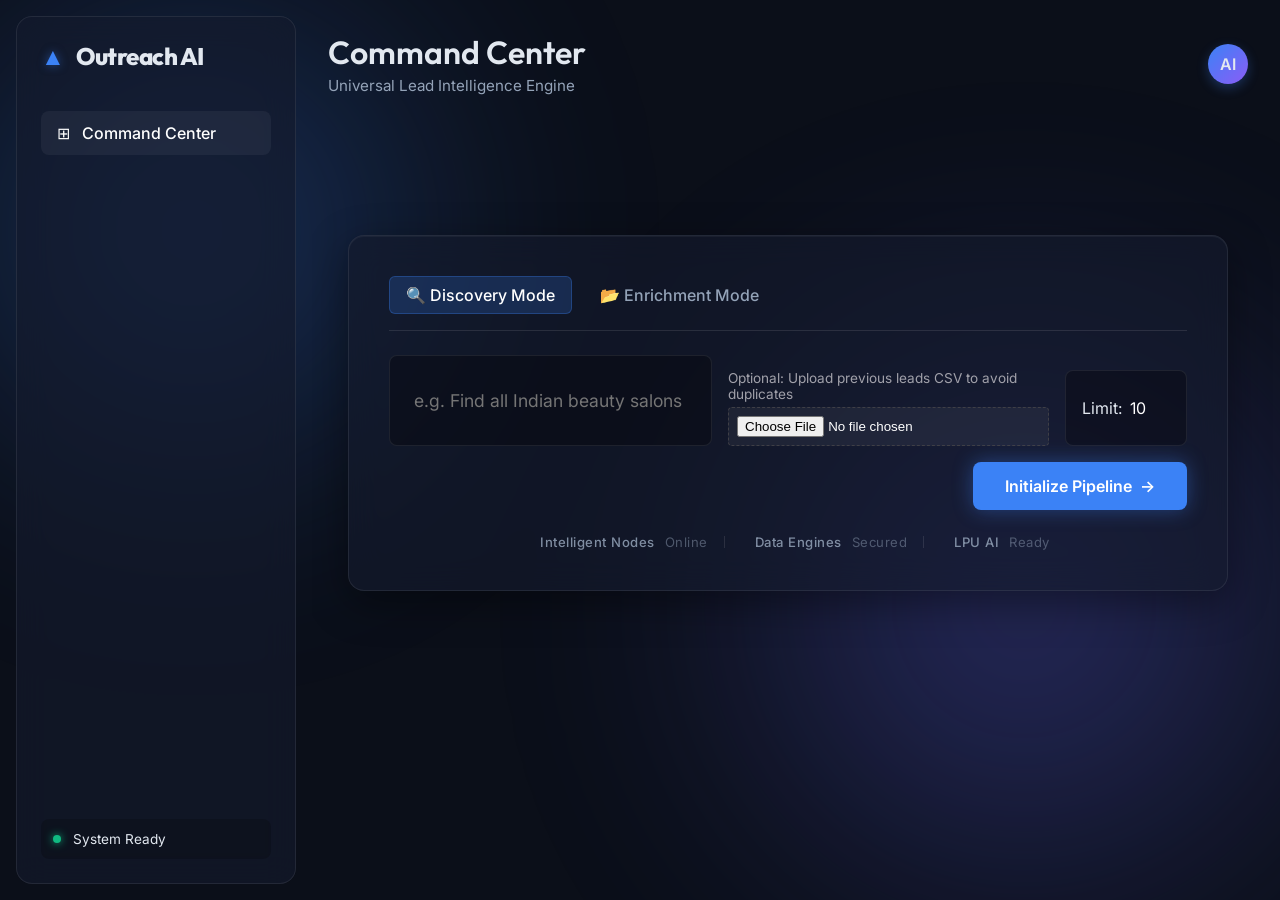
==== commit 9f93b88c: "feat: frontend support for CSV deduplication in discovery mode" ====
--- a/frontend/index.html
+++ b/frontend/index.html
@@ -54,7 +54,13 @@
                 <div class="command-interface">
                     <div id="miningInput" class="input-group">
                         <input type="text" id="promptText" placeholder="e.g. Find all Indian beauty salons in Plano, TX with poor websites..." autocomplete="off">
-                        <div class="limit-selector">
+                        
+                        <div class="dedup-zone" style="margin-top: 15px;">
+                            <label for="dedupFileInput" class="dedup-label" style="font-size: 0.85rem; color: #a1a1aa; margin-bottom: 5px; display: block;">Optional: Upload previous leads CSV to avoid duplicates</label>
+                            <input type="file" id="dedupFileInput" accept=".xlsx,.xls,.csv" class="dedup-file-input" style="color: #fff; background: rgba(255,255,255,0.05); padding: 8px; border-radius: 4px; border: 1px dashed #3f3f46; width: 100%;">
+                        </div>
+
+                        <div class="limit-selector" style="margin-top: 15px;">
                             <label for="limitMiner">Limit:</label>
                             <input type="number" id="limitMiner" value="10" min="1" max="50">
                         </div>
